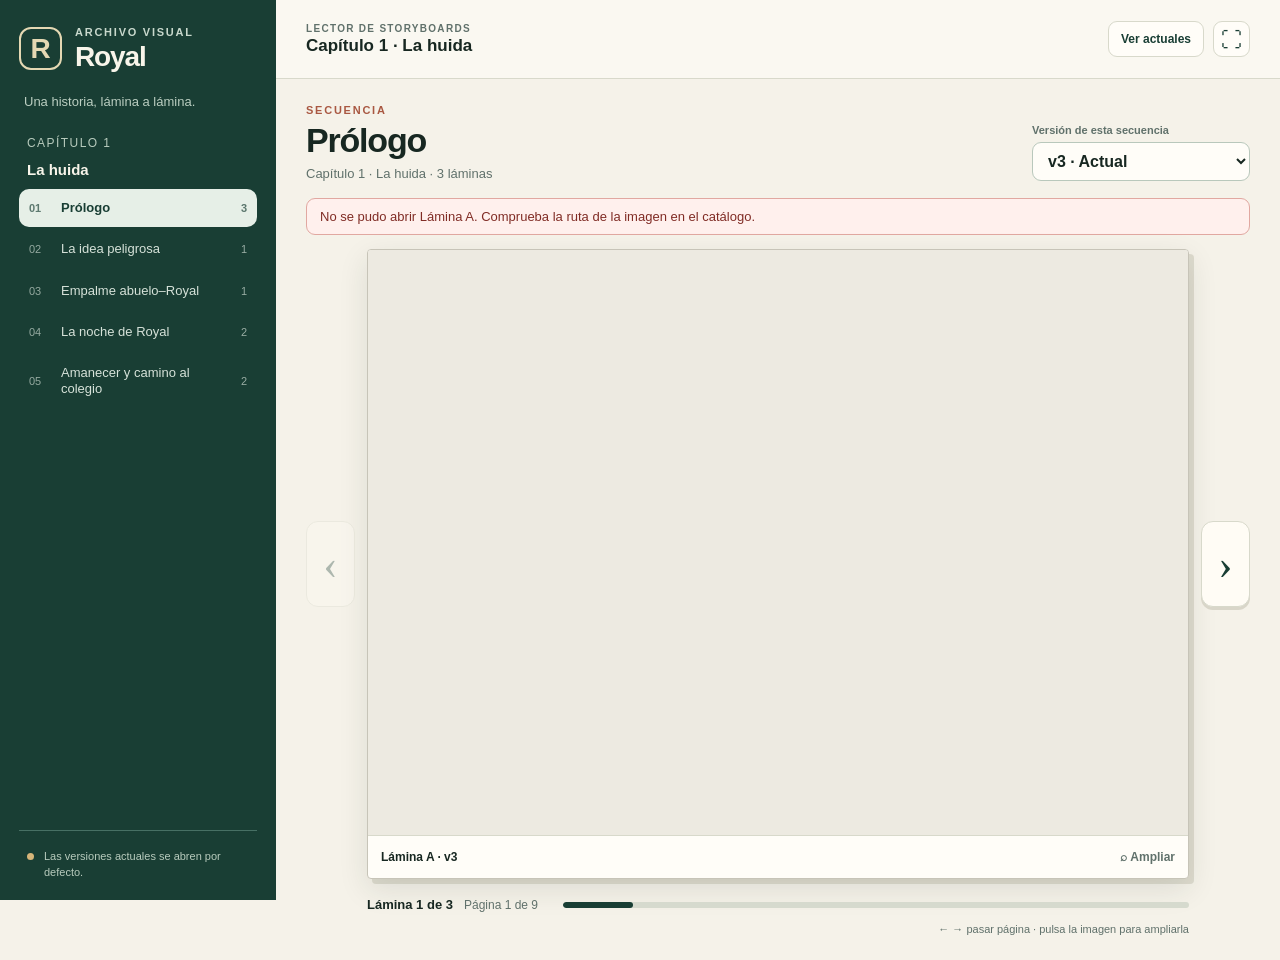
==== lector/index.html @ 225e21ac "Actualizar lector de Royal" ====
<!doctype html>
<html lang="es">
  <head>
    <meta charset="utf-8">
    <meta name="viewport" content="width=device-width, initial-scale=1">
    <meta name="theme-color" content="#193e34">
    <title>Royal · Lector de storyboards</title>
    <link rel="stylesheet" href="./styles.css">
    <script src="./app.js" defer></script>
  </head>
  <body>
    <div class="app-shell">
      <aside class="sidebar" id="sidebar" aria-label="Índice de storyboards">
        <div class="sidebar-top">
          <div class="brand-mark" aria-hidden="true">R</div>
          <div>
            <p class="eyebrow">Archivo visual</p>
            <h1>Royal</h1>
          </div>
          <button class="icon-button sidebar-close" id="closeSidebar" type="button" aria-label="Cerrar índice">×</button>
        </div>
        <p class="sidebar-intro">Una historia, lámina a lámina.</p>
        <nav id="contents" aria-label="Capítulos y secuencias"></nav>
        <div class="sidebar-bottom">
          <span class="sidebar-dot" aria-hidden="true"></span>
          <span>Las versiones actuales se abren por defecto.</span>
        </div>
      </aside>

      <button class="sidebar-scrim" id="sidebarScrim" type="button" aria-label="Cerrar índice" hidden></button>

      <main class="main-content">
        <header class="topbar">
          <button class="icon-button menu-button" id="openSidebar" type="button" aria-label="Abrir índice" aria-controls="sidebar" aria-expanded="false">☰</button>
          <div class="topbar-title">
            <span class="topbar-overline">Lector de storyboards</span>
            <strong id="topChapter">Cargando capítulo…</strong>
          </div>
          <div class="topbar-actions">
            <button class="text-button" id="resetVersions" type="button" title="Volver a la versión actual de cada secuencia" disabled>Ver actuales</button>
            <button class="icon-button" id="fullscreenButton" type="button" aria-label="Pantalla completa" title="Pantalla completa">⛶</button>
          </div>
        </header>

        <section class="reader" aria-label="Página del storyboard">
          <div class="reader-heading">
            <div class="reader-heading-text">
              <p class="eyebrow" id="sectionType">Secuencia</p>
              <h2 id="sectionTitle">Preparando el lector…</h2>
              <p class="section-subtitle" id="sectionSubtitle"></p>
            </div>
            <div class="version-control">
              <label for="versionSelect">Versión de esta secuencia</label>
              <select id="versionSelect" disabled></select>
            </div>
          </div>

          <div class="version-note" id="versionNote" role="status" hidden></div>
          <div class="error-note" id="errorNote" role="alert" hidden></div>

          <div class="book" id="book">
            <button class="page-arrow previous" id="previousPage" type="button" aria-label="Página anterior" title="Página anterior" disabled>‹</button>
            <figure class="sheet-frame">
              <button class="sheet-open" id="openZoom" type="button" aria-label="Ampliar lámina" title="Ampliar lámina">
                <img id="sheetImage" alt="" decoding="async">
                <span class="image-loading" id="imageLoading">Cargando lámina…</span>
              </button>
              <figcaption class="sheet-caption">
                <span id="sheetLabel">Lámina</span>
                <span class="caption-zoom" aria-hidden="true">⌕ Ampliar</span>
              </figcaption>
            </figure>
            <button class="page-arrow next" id="nextPage" type="button" aria-label="Página siguiente" title="Página siguiente" disabled>›</button>
          </div>

          <div class="reading-footer">
            <div class="page-position">
              <strong id="sectionPosition">Lámina 1 de 1</strong>
              <span id="overallPosition">Página 1 de 1</span>
            </div>
            <div class="progress-track" aria-label="Progreso de lectura"><div class="progress-fill" id="progressFill"></div></div>
            <p class="keyboard-hint">← → pasar página · pulsa la imagen para ampliarla</p>
          </div>
        </section>
      </main>
    </div>

    <dialog class="zoom-dialog" id="zoomDialog" aria-label="Lámina ampliada">
      <div class="zoom-topbar">
        <strong id="zoomTitle">Lámina</strong>
        <div class="zoom-actions">
          <button type="button" id="zoomOut" aria-label="Reducir imagen">−</button>
          <span id="zoomLevel">100 %</span>
          <button type="button" id="zoomIn" aria-label="Ampliar imagen">+</button>
          <button class="zoom-close" type="button" id="closeZoom" aria-label="Cerrar imagen ampliada">×</button>
        </div>
      </div>
      <div class="zoom-scroll" id="zoomScroll"><img id="zoomImage" alt=""></div>
    </dialog>
  </body>
</html>
---- lector/styles.css ----
:root {
  color-scheme: light;
  --ink: #172721;
  --muted: #60716b;
  --green: #193e34;
  --green-soft: #e5eee8;
  --paper: #f5f2e9;
  --page: #fffdf8;
  --border: #d8d9cb;
  --accent: #a95842;
  font-family: "Trebuchet MS", "Segoe UI", Arial, sans-serif;
}

* { box-sizing: border-box; }

html, body { margin: 0; min-height: 100%; }

body { background: var(--paper); color: var(--ink); }

button, select { font: inherit; }

button { cursor: pointer; }

button:focus-visible, select:focus-visible {
  outline: 3px solid #d38a58;
  outline-offset: 3px;
}

.app-shell { display: grid; grid-template-columns: 276px minmax(0, 1fr); min-height: 100dvh; }

.sidebar {
  display: flex;
  flex-direction: column;
  height: 100dvh;
  position: sticky;
  top: 0;
  overflow-y: auto;
  background: var(--green);
  color: #f8f5ea;
  padding: 26px 19px 20px;
  z-index: 20;
}

.sidebar-top { display: flex; align-items: center; gap: 13px; }
.brand-mark {
  display: grid;
  place-items: center;
  flex: 0 0 43px;
  height: 43px;
  border: 2px solid #e4d8b3;
  border-radius: 12px;
  color: #e4d8b3;
  font-size: 28px;
  font-weight: 900;
  line-height: 1;
}

.eyebrow { margin: 0 0 5px; text-transform: uppercase; letter-spacing: .16em; font-size: 11px; font-weight: 800; }
.sidebar .eyebrow { color: #c8d8cc; }
.sidebar h1 { margin: 0; font-size: 28px; line-height: 1; letter-spacing: -.04em; }
.sidebar-intro { margin: 23px 5px 27px; color: #bbcec1; font-size: 13px; }
.sidebar-close { display: none !important; margin-left: auto; }
.sidebar nav { flex: 1; }
.chapter-group + .chapter-group { margin-top: 27px; }
.chapter-heading { margin: 0 8px 11px; font-size: 12px; color: #b8cbbd; text-transform: uppercase; letter-spacing: .12em; }
.chapter-name { margin: 0 8px 11px; font-size: 15px; font-weight: 700; }
.toc-section {
  width: 100%;
  display: flex;
  align-items: center;
  gap: 10px;
  text-align: left;
  border: 0;
  border-radius: 10px;
  padding: 11px 10px;
  background: transparent;
  color: #d6e2d9;
  margin: 3px 0;
}
.toc-section:hover { background: #2c5548; }
.toc-section[aria-current="true"] { background: #e6efe7; color: var(--green); font-weight: 800; }
.toc-number { min-width: 22px; font-size: 11px; color: inherit; opacity: .66; }
.toc-text { flex: 1; min-width: 0; font-size: 13px; line-height: 1.25; }
.toc-count { font-size: 11px; opacity: .68; }
.sidebar-bottom { display: flex; gap: 10px; align-items: flex-start; color: #b8cbbd; font-size: 11px; line-height: 1.4; border-top: 1px solid #477064; padding: 18px 8px 0; }
.sidebar-dot { width: 7px; height: 7px; flex: 0 0 7px; border-radius: 50%; background: #d6b579; margin-top: 4px; }

.main-content { min-width: 0; }
.topbar {
  min-height: 79px;
  display: flex;
  align-items: center;
  gap: 17px;
  padding: 15px 30px;
  border-bottom: 1px solid var(--border);
  background: #faf8f1;
}
.topbar-title { min-width: 0; flex: 1; display: flex; flex-direction: column; gap: 2px; }
.topbar-overline { color: var(--muted); text-transform: uppercase; letter-spacing: .13em; font-size: 10px; font-weight: 800; }
.topbar-title strong { font-size: 17px; white-space: nowrap; overflow: hidden; text-overflow: ellipsis; }
.topbar-actions { display: flex; align-items: center; gap: 9px; }
.text-button, .icon-button {
  color: var(--green);
  border: 1px solid var(--border);
  background: var(--page);
  border-radius: 9px;
  min-height: 36px;
}
.text-button { padding: 7px 12px; font-weight: 700; font-size: 12px; }
.icon-button { width: 37px; font-size: 21px; display: grid; place-items: center; line-height: 1; }
.text-button:hover, .icon-button:hover { background: var(--green-soft); }
.menu-button { display: none; }

.reader { max-width: 1540px; margin: 0 auto; padding: 25px 30px 25px; }
.reader-heading { display: flex; justify-content: space-between; align-items: end; gap: 24px; margin-bottom: 17px; }
.reader-heading .eyebrow { color: var(--accent); }
.reader-heading h2 { margin: 0; font-size: clamp(22px, 3vw, 34px); line-height: 1.12; letter-spacing: -.035em; }
.section-subtitle { color: var(--muted); margin: 7px 0 0; font-size: 13px; }
.version-control { display: flex; flex-direction: column; gap: 6px; flex: 0 0 218px; }
.version-control label { font-size: 11px; font-weight: 800; color: var(--muted); }
.version-control select { width: 100%; padding: 9px 36px 9px 11px; border-radius: 9px; border: 1px solid #b9c8bc; background: var(--page); color: var(--ink); font-weight: 700; }
.version-note, .error-note { border-radius: 9px; padding: 10px 13px; margin: 0 0 14px; font-size: 13px; }
.version-note { color: #67441a; background: #fff2d5; border: 1px solid #eccd84; }
.error-note { color: #802c25; background: #fff0ed; border: 1px solid #e1a8a1; }
[hidden] { display: none !important; }

.book { display: grid; grid-template-columns: 49px minmax(0, 1fr) 49px; gap: 12px; align-items: center; }
.page-arrow {
  height: 86px;
  border: 1px solid var(--border);
  background: #fffcf5;
  color: var(--green);
  border-radius: 12px;
  font-family: Georgia, serif;
  font-size: 43px;
  line-height: 1;
  box-shadow: 0 3px 0 #d9d6c9;
}
.page-arrow:hover:not(:disabled) { background: var(--green); color: #fff; }
.page-arrow:disabled { cursor: default; opacity: .32; box-shadow: none; }
.sheet-frame {
  margin: 0;
  min-width: 0;
  overflow: hidden;
  border: 1px solid #c7c4b8;
  border-radius: 4px;
  background: var(--page);
  box-shadow: 0 10px 30px #1c32211c, 5px 5px 0 #dedbce;
}
.sheet-open {
  --sheet-padding: 12px;
  width: 100%;
  height: clamp(330px, 65dvh, 760px);
  display: grid;
  place-items: center;
  position: relative;
  padding: var(--sheet-padding);
  border: 0;
  background: #edeae1;
}
.sheet-open img {
  display: block;
  position: absolute;
  inset: var(--sheet-padding);
  width: calc(100% - 2 * var(--sheet-padding));
  height: calc(100% - 2 * var(--sheet-padding));
  object-fit: contain;
}
.sheet-open img:not([src]) { display: none; }
.image-loading { position: absolute; color: var(--muted); font-size: 13px; }
.sheet-caption { min-height: 43px; display: flex; align-items: center; justify-content: space-between; padding: 8px 13px; border-top: 1px solid var(--border); font-size: 12px; font-weight: 800; }
.caption-zoom { color: var(--muted); font-weight: 600; }
.page-turn .sheet-frame { animation: page-enter .28s ease-out; }
@keyframes page-enter { from { opacity: .42; transform: translateY(5px); } to { opacity: 1; transform: translateY(0); } }

.reading-footer { margin: 18px 61px 0; display: grid; grid-template-columns: auto minmax(120px, 1fr); gap: 11px 25px; align-items: center; }
.page-position { display: flex; align-items: baseline; gap: 11px; white-space: nowrap; }
.page-position strong { font-size: 13px; }
.page-position span { color: var(--muted); font-size: 12px; }
.progress-track { height: 6px; border-radius: 9px; background: #d6dace; overflow: hidden; }
.progress-fill { height: 100%; width: 0; border-radius: inherit; background: var(--green); transition: width .25s ease; }
.keyboard-hint { grid-column: 1 / -1; margin: 0; text-align: right; font-size: 11px; color: var(--muted); }

.zoom-dialog {
  width: min(96vw, 1850px);
  height: min(96dvh, 1250px);
  max-width: none;
  max-height: none;
  border: 1px solid #52665a;
  border-radius: 12px;
  padding: 0;
  background: #222b27;
  color: #fff;
  box-shadow: 0 20px 80px #0008;
}
.zoom-dialog::backdrop { background: #0d1915d9; }
.zoom-topbar { height: 58px; padding: 8px 14px 8px 18px; display: flex; align-items: center; justify-content: space-between; gap: 12px; border-bottom: 1px solid #536159; }
.zoom-topbar strong { font-size: 13px; overflow: hidden; text-overflow: ellipsis; white-space: nowrap; }
.zoom-actions { display: flex; gap: 7px; align-items: center; }
.zoom-actions button { width: 34px; height: 34px; border: 1px solid #63756b; background: #34473d; color: #fff; border-radius: 7px; font-size: 21px; line-height: 1; }
.zoom-actions button:hover { background: #536f5e; }
.zoom-actions span { width: 48px; text-align: center; font-size: 11px; }
.zoom-actions .zoom-close { margin-left: 8px; }
.zoom-scroll { height: calc(100% - 58px); overflow: auto; text-align: center; padding: 18px; }
.zoom-scroll img { display: block; max-width: none; height: auto; margin: 0 auto; background: #fff; }

@media (max-width: 900px) {
  .app-shell { display: block; }
  .sidebar { position: fixed; left: 0; width: min(320px, 86vw); transform: translateX(-102%); transition: transform .22s ease; box-shadow: 8px 0 30px #0003; }
  .sidebar.is-open { transform: translateX(0); }
  .sidebar-close, .menu-button { display: grid !important; }
  .sidebar-scrim:not([hidden]) { display: block; position: fixed; inset: 0; z-index: 19; width: 100%; border: 0; background: #0d2118a8; }
}

@media (max-width: 640px) {
  .topbar { min-height: 65px; padding: 11px 15px; gap: 10px; }
  .topbar-title strong { font-size: 14px; }
  .text-button { padding: 7px 9px; font-size: 11px; }
  .reader { padding: 18px 10px 24px; }
  .reader-heading { align-items: stretch; flex-direction: column; gap: 13px; margin: 0 7px 17px; }
  .version-control { flex-basis: auto; }
  .book { grid-template-columns: 35px minmax(0, 1fr) 35px; gap: 4px; }
  .page-arrow { height: 70px; font-size: 31px; border-radius: 7px; }
  .sheet-open { --sheet-padding: 4px; height: min(56dvh, 520px); }
  .sheet-caption { min-height: 37px; font-size: 10px; padding: 5px 7px; }
  .caption-zoom { display: none; }
  .reading-footer { margin: 16px 42px 0; grid-template-columns: 1fr; gap: 10px; }
  .progress-track { grid-row: 2; }
  .keyboard-hint { display: none; }
}

@media (prefers-reduced-motion: reduce) {
  *, *::before, *::after { animation-duration: .01ms !important; transition-duration: .01ms !important; }
}
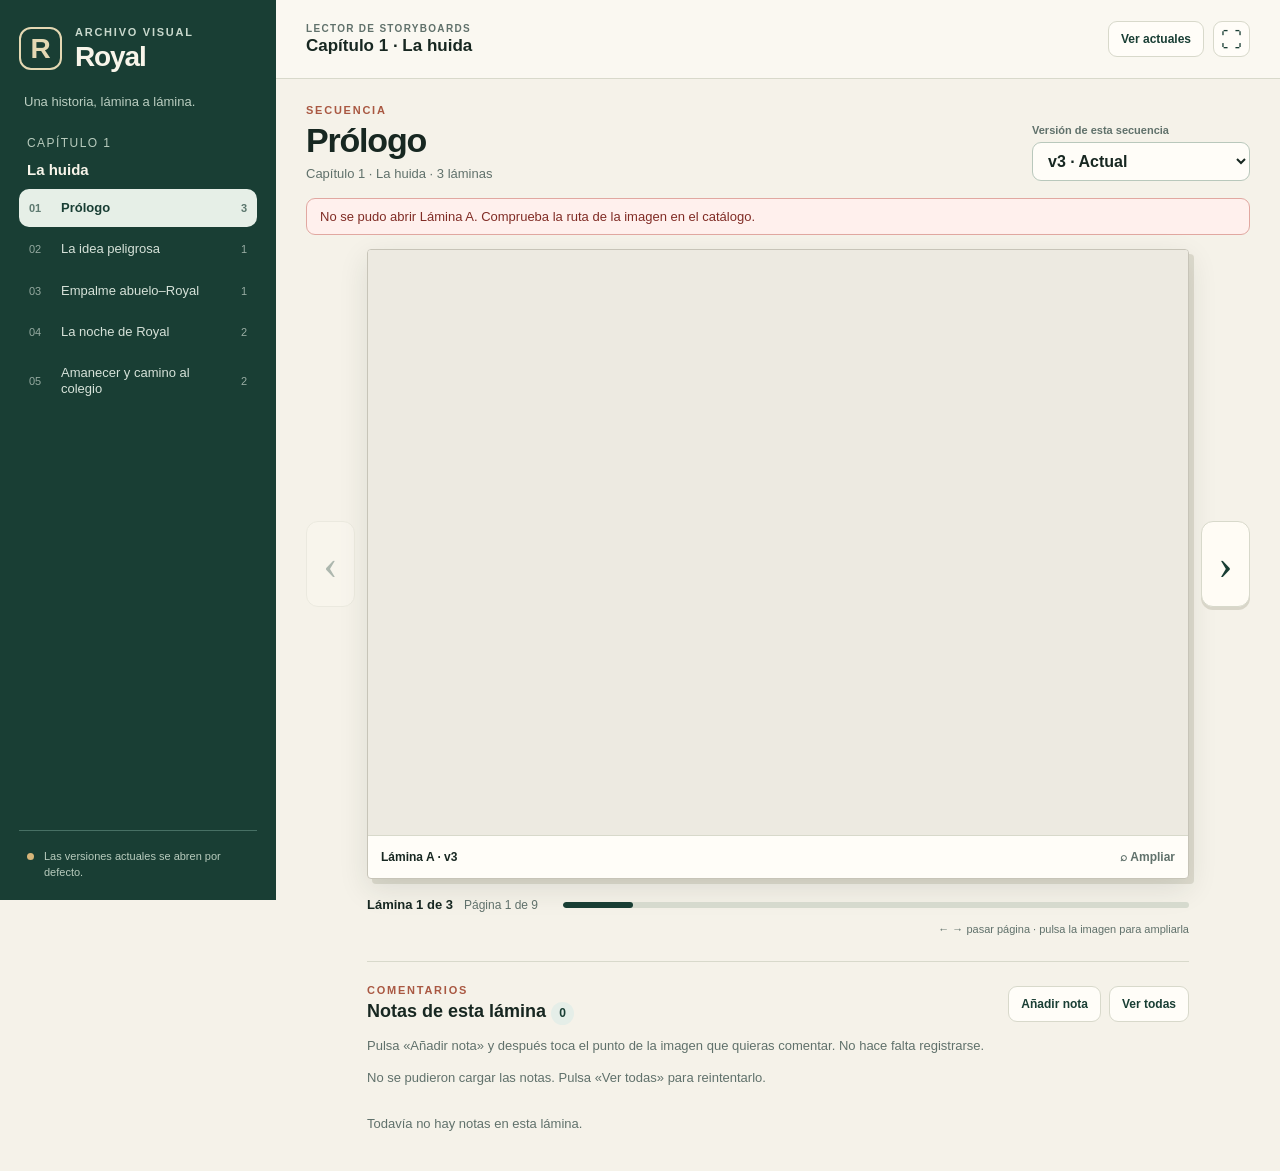
==== commit d4bd88fa: "Actualizar lector de Royal" ====
--- a/lector/index.html
+++ b/lector/index.html
@@ -63,6 +63,7 @@
             <figure class="sheet-frame">
               <button class="sheet-open" id="openZoom" type="button" aria-label="Ampliar lámina" title="Ampliar lámina">
                 <img id="sheetImage" alt="" decoding="async">
+                <span class="pin-layer" id="sheetPins" aria-hidden="true"></span>
                 <span class="image-loading" id="imageLoading">Cargando lámina…</span>
               </button>
               <figcaption class="sheet-caption">
@@ -81,6 +82,18 @@
             <div class="progress-track" aria-label="Progreso de lectura"><div class="progress-fill" id="progressFill"></div></div>
             <p class="keyboard-hint">← → pasar página · pulsa la imagen para ampliarla</p>
           </div>
+          <section class="notes-section" aria-label="Notas del storyboard">
+            <div class="notes-heading">
+              <div><p class="eyebrow">Comentarios</p><h3>Notas de esta lámina <span id="noteCount">0</span></h3></div>
+              <div class="notes-actions">
+                <button class="text-button" id="addNote" type="button">Añadir nota</button>
+                <button class="text-button" id="viewAllNotes" type="button">Ver todas</button>
+              </div>
+            </div>
+            <p class="notes-help" id="notesHelp">Pulsa «Añadir nota» y después toca el punto de la imagen que quieras comentar. No hace falta registrarse.</p>
+            <p class="notes-status" id="notesStatus" role="status"></p>
+            <div class="note-list" id="noteList"></div>
+          </section>
         </section>
       </main>
     </div>
@@ -95,7 +108,24 @@
           <button class="zoom-close" type="button" id="closeZoom" aria-label="Cerrar imagen ampliada">×</button>
         </div>
       </div>
-      <div class="zoom-scroll" id="zoomScroll"><img id="zoomImage" alt=""></div>
+      <div class="zoom-scroll" id="zoomScroll"><div class="zoom-canvas" id="zoomCanvas"><img id="zoomImage" alt=""><span class="zoom-pin-layer" id="zoomPins" aria-hidden="true"></span></div></div>
+    </dialog>
+    <dialog class="note-dialog" id="noteDialog" aria-labelledby="noteDialogTitle">
+      <form id="noteForm" method="dialog">
+        <div class="note-dialog-heading"><h2 id="noteDialogTitle">Nueva nota</h2><button class="icon-button" id="cancelNote" type="button" aria-label="Cerrar">×</button></div>
+        <p>La nota quedará visible para quienes abran este storyboard.</p>
+        <label for="noteAuthor">Nombre (opcional)</label>
+        <input id="noteAuthor" maxlength="40" autocomplete="name" placeholder="Anónimo">
+        <label for="noteBody">Tu comentario</label>
+        <textarea id="noteBody" maxlength="1000" rows="5" required placeholder="¿Qué cambiarías en este punto?"></textarea>
+        <input id="noteWebsite" name="website" tabindex="-1" autocomplete="off" aria-hidden="true" class="honeypot">
+        <p class="notes-status" id="noteFormStatus" role="status"></p>
+        <div class="note-dialog-actions"><button class="text-button" id="cancelNoteBottom" type="button">Cancelar</button><button class="primary-button" id="saveNote" type="submit">Guardar nota</button></div>
+      </form>
+    </dialog>
+    <dialog class="all-notes-dialog" id="allNotesDialog" aria-labelledby="allNotesTitle">
+      <div class="all-notes-header"><div><p class="eyebrow">Royal</p><h2 id="allNotesTitle">Todas las notas</h2></div><button class="icon-button" id="closeAllNotes" type="button" aria-label="Cerrar">×</button></div>
+      <div class="all-notes-list" id="allNotesList"></div>
     </dialog>
   </body>
 </html>
--- a/lector/styles.css
+++ b/lector/styles.css
@@ -167,6 +167,11 @@
   object-fit: contain;
 }
 .sheet-open img:not([src]) { display: none; }
+.sheet-open.is-note-mode { cursor: crosshair; background: #e6eee4; }
+.pin-layer, .zoom-pin-layer { position: absolute; pointer-events: none; display: block; }
+.pin-layer { z-index: 2; }
+.zoom-pin-layer { inset: 0; }
+.note-pin { position: absolute; display: grid; place-items: center; width: 25px; height: 25px; border-radius: 50%; transform: translate(-50%, -50%); background: #b94d36; border: 2px solid white; color: white; font-size: 11px; font-weight: 900; box-shadow: 0 2px 7px #0008; }
 .image-loading { position: absolute; color: var(--muted); font-size: 13px; }
 .sheet-caption { min-height: 43px; display: flex; align-items: center; justify-content: space-between; padding: 8px 13px; border-top: 1px solid var(--border); font-size: 12px; font-weight: 800; }
 .caption-zoom { color: var(--muted); font-weight: 600; }
@@ -202,7 +207,42 @@
 .zoom-actions span { width: 48px; text-align: center; font-size: 11px; }
 .zoom-actions .zoom-close { margin-left: 8px; }
 .zoom-scroll { height: calc(100% - 58px); overflow: auto; text-align: center; padding: 18px; }
-.zoom-scroll img { display: block; max-width: none; height: auto; margin: 0 auto; background: #fff; }
+.zoom-canvas { position: relative; margin: 0 auto; }
+.zoom-scroll img { display: block; max-width: none; height: auto; background: #fff; }
+
+.notes-section { margin: 26px 61px 0; border-top: 1px solid var(--border); padding-top: 22px; }
+.notes-heading { display: flex; align-items: center; justify-content: space-between; gap: 16px; }
+.notes-heading .eyebrow { color: var(--accent); }
+.notes-heading h3 { margin: 0; font-size: 18px; }
+.notes-heading h3 span { display: inline-grid; place-items: center; min-width: 23px; height: 23px; padding: 0 5px; border-radius: 20px; background: var(--green-soft); color: var(--green); font-size: 12px; }
+.notes-actions { display: flex; gap: 8px; }
+.notes-actions .is-active { background: var(--green); color: white; }
+.notes-help, .notes-status, .notes-empty { color: var(--muted); font-size: 13px; line-height: 1.5; }
+.notes-help { margin: 11px 0; }
+.notes-status:empty { display: none; }
+.note-list { display: grid; gap: 9px; }
+.note-card { display: flex; align-items: flex-start; gap: 10px; background: var(--page); border: 1px solid var(--border); border-radius: 10px; padding: 12px; }
+.note-card-marker { flex: 0 0 23px; height: 23px; display: grid; place-items: center; border-radius: 50%; background: #b94d36; color: white; font-size: 11px; font-weight: 900; }
+.note-card strong { font-size: 12px; }
+.note-card p { margin: 4px 0 0; white-space: pre-wrap; overflow-wrap: anywhere; font-size: 13px; line-height: 1.5; }
+.note-dialog, .all-notes-dialog { width: min(94vw, 530px); max-height: 85dvh; border: 1px solid var(--border); border-radius: 14px; padding: 22px; background: var(--page); color: var(--ink); box-shadow: 0 20px 65px #0005; }
+.note-dialog::backdrop, .all-notes-dialog::backdrop { background: #101d18b8; }
+.note-dialog-heading, .all-notes-header { display: flex; align-items: center; justify-content: space-between; gap: 12px; }
+.note-dialog h2, .all-notes-dialog h2 { margin: 0; font-size: 23px; }
+.note-dialog p { font-size: 13px; color: var(--muted); }
+.note-dialog label { display: block; margin: 16px 0 6px; font-size: 12px; font-weight: 800; }
+.note-dialog input:not(.honeypot), .note-dialog textarea { width: 100%; border: 1px solid #b9c8bc; border-radius: 8px; padding: 10px; font: inherit; background: white; color: var(--ink); }
+.honeypot { position: absolute; left: -9999px; opacity: 0; }
+.note-dialog-actions { display: flex; justify-content: flex-end; gap: 8px; margin-top: 15px; }
+.primary-button { border: 0; border-radius: 9px; padding: 9px 15px; background: var(--green); color: white; font: inherit; font-weight: 800; }
+.primary-button:disabled { opacity: .5; }
+.all-notes-dialog { width: min(94vw, 720px); }
+.all-notes-list { display: grid; gap: 8px; margin-top: 18px; max-height: 65dvh; overflow-y: auto; }
+.all-note { width: 100%; display: grid; gap: 5px; text-align: left; border: 1px solid var(--border); border-radius: 9px; padding: 12px; background: white; color: var(--ink); }
+.all-note:hover { background: var(--green-soft); }
+.all-note strong { font-size: 12px; }
+.all-note span { font-size: 13px; white-space: pre-wrap; overflow-wrap: anywhere; }
+.all-note small { color: var(--muted); }
 
 @media (max-width: 900px) {
   .app-shell { display: block; }
@@ -225,6 +265,9 @@
   .sheet-caption { min-height: 37px; font-size: 10px; padding: 5px 7px; }
   .caption-zoom { display: none; }
   .reading-footer { margin: 16px 42px 0; grid-template-columns: 1fr; gap: 10px; }
+  .notes-section { margin: 24px 4px 0; }
+  .notes-heading { align-items: stretch; flex-direction: column; }
+  .notes-actions .text-button { flex: 1; }
   .progress-track { grid-row: 2; }
   .keyboard-hint { display: none; }
 }
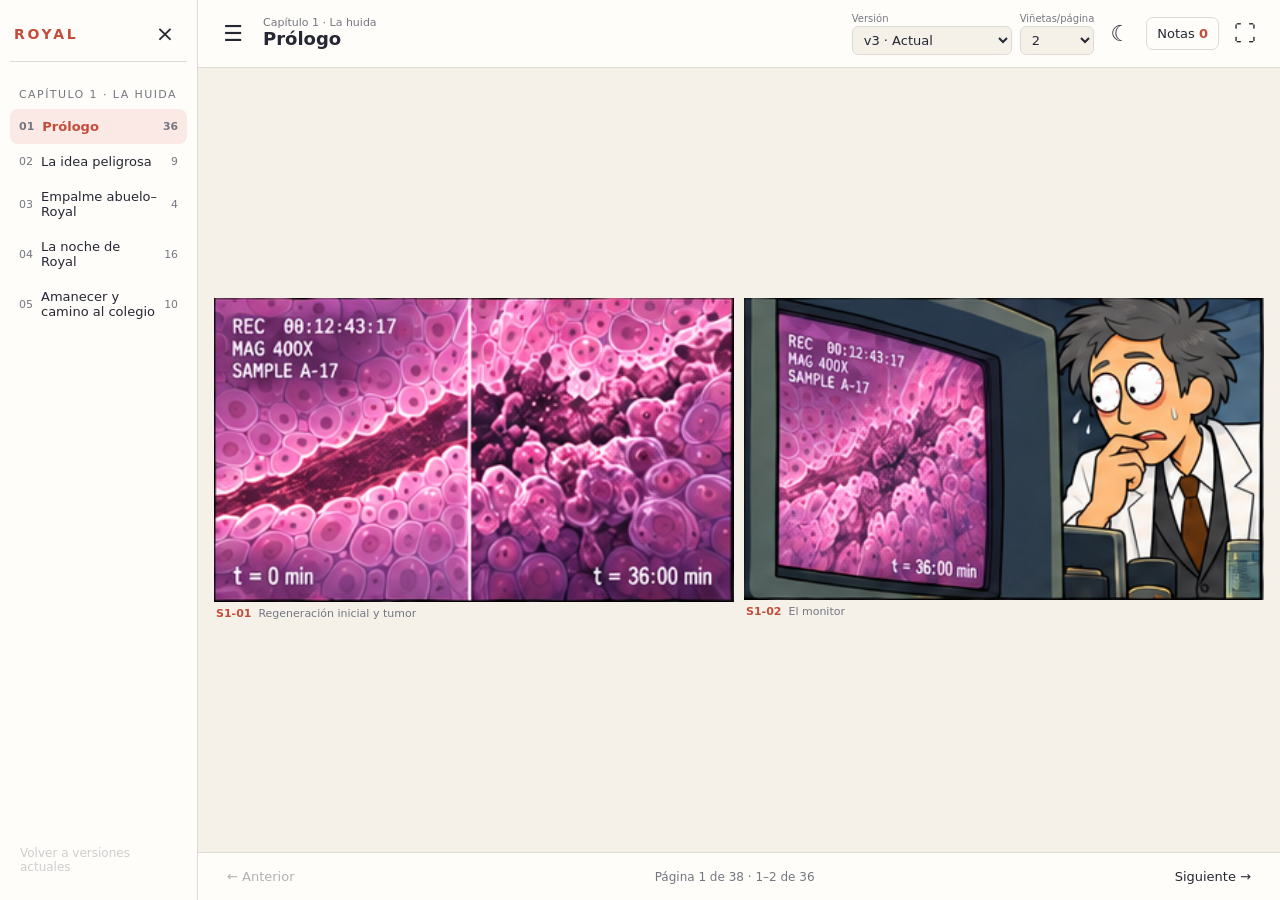
==== commit ae61dba8: "Publicar lector por viñetas con temas claro y oscuro" ====
--- a/lector/index.html
+++ b/lector/index.html
@@ -1,131 +1,63 @@
 <!doctype html>
 <html lang="es">
-  <head>
-    <meta charset="utf-8">
-    <meta name="viewport" content="width=device-width, initial-scale=1">
-    <meta name="theme-color" content="#193e34">
-    <title>Royal · Lector de storyboards</title>
-    <link rel="stylesheet" href="./styles.css">
-    <script src="./app.js" defer></script>
-  </head>
-  <body>
-    <div class="app-shell">
-      <aside class="sidebar" id="sidebar" aria-label="Índice de storyboards">
-        <div class="sidebar-top">
-          <div class="brand-mark" aria-hidden="true">R</div>
-          <div>
-            <p class="eyebrow">Archivo visual</p>
-            <h1>Royal</h1>
-          </div>
-          <button class="icon-button sidebar-close" id="closeSidebar" type="button" aria-label="Cerrar índice">×</button>
+<head>
+  <meta charset="utf-8">
+  <meta name="viewport" content="width=device-width, initial-scale=1">
+  <meta name="theme-color" content="#f5f1e9">
+  <title>Royal · Storyboards</title>
+  <link rel="stylesheet" href="./styles.css">
+  <script src="./app.js" defer></script>
+</head>
+<body>
+  <div class="app">
+    <aside id="sidebar" class="sidebar" aria-label="Índice de storyboards">
+      <div class="sidebar-head"><strong>ROYAL</strong><button id="closeSidebar" class="icon" type="button" aria-label="Ocultar índice">×</button></div>
+      <nav id="contents" aria-label="Capítulos y secuencias"></nav>
+      <button id="resetVersions" class="sidebar-reset" type="button">Volver a versiones actuales</button>
+    </aside>
+    <button id="scrim" class="scrim" type="button" aria-label="Cerrar índice" hidden></button>
+    <main class="main">
+      <header class="toolbar">
+        <button id="toggleSidebar" class="icon" type="button" aria-label="Mostrar u ocultar índice" aria-controls="sidebar" aria-expanded="true">☰</button>
+        <div class="heading"><span id="chapterTitle">Royal</span><strong id="sectionTitle">Cargando…</strong></div>
+        <div class="controls">
+          <label class="control"><span>Versión</span><select id="versionSelect" aria-label="Versión de esta secuencia"></select></label>
+          <label class="control"><span>Viñetas/página</span><select id="panelCount" aria-label="Viñetas por página"><option value="1">1</option><option value="2">2</option><option value="4">4</option><option value="6">6</option></select></label>
+          <button id="themeToggle" class="icon" type="button" aria-label="Cambiar a tema oscuro" title="Cambiar tema">☾</button>
+          <button id="openNotes" class="notes-button" type="button">Notas <span id="noteCount">0</span></button>
+          <button id="fullscreen" class="icon fullscreen" type="button" aria-label="Pantalla completa">⛶</button>
         </div>
-        <p class="sidebar-intro">Una historia, lámina a lámina.</p>
-        <nav id="contents" aria-label="Capítulos y secuencias"></nav>
-        <div class="sidebar-bottom">
-          <span class="sidebar-dot" aria-hidden="true"></span>
-          <span>Las versiones actuales se abren por defecto.</span>
-        </div>
-      </aside>
-
-      <button class="sidebar-scrim" id="sidebarScrim" type="button" aria-label="Cerrar índice" hidden></button>
-
-      <main class="main-content">
-        <header class="topbar">
-          <button class="icon-button menu-button" id="openSidebar" type="button" aria-label="Abrir índice" aria-controls="sidebar" aria-expanded="false">☰</button>
-          <div class="topbar-title">
-            <span class="topbar-overline">Lector de storyboards</span>
-            <strong id="topChapter">Cargando capítulo…</strong>
-          </div>
-          <div class="topbar-actions">
-            <button class="text-button" id="resetVersions" type="button" title="Volver a la versión actual de cada secuencia" disabled>Ver actuales</button>
-            <button class="icon-button" id="fullscreenButton" type="button" aria-label="Pantalla completa" title="Pantalla completa">⛶</button>
-          </div>
-        </header>
-
-        <section class="reader" aria-label="Página del storyboard">
-          <div class="reader-heading">
-            <div class="reader-heading-text">
-              <p class="eyebrow" id="sectionType">Secuencia</p>
-              <h2 id="sectionTitle">Preparando el lector…</h2>
-              <p class="section-subtitle" id="sectionSubtitle"></p>
-            </div>
-            <div class="version-control">
-              <label for="versionSelect">Versión de esta secuencia</label>
-              <select id="versionSelect" disabled></select>
-            </div>
-          </div>
-
-          <div class="version-note" id="versionNote" role="status" hidden></div>
-          <div class="error-note" id="errorNote" role="alert" hidden></div>
-
-          <div class="book" id="book">
-            <button class="page-arrow previous" id="previousPage" type="button" aria-label="Página anterior" title="Página anterior" disabled>‹</button>
-            <figure class="sheet-frame">
-              <button class="sheet-open" id="openZoom" type="button" aria-label="Ampliar lámina" title="Ampliar lámina">
-                <img id="sheetImage" alt="" decoding="async">
-                <span class="pin-layer" id="sheetPins" aria-hidden="true"></span>
-                <span class="image-loading" id="imageLoading">Cargando lámina…</span>
-              </button>
-              <figcaption class="sheet-caption">
-                <span id="sheetLabel">Lámina</span>
-                <span class="caption-zoom" aria-hidden="true">⌕ Ampliar</span>
-              </figcaption>
-            </figure>
-            <button class="page-arrow next" id="nextPage" type="button" aria-label="Página siguiente" title="Página siguiente" disabled>›</button>
-          </div>
-
-          <div class="reading-footer">
-            <div class="page-position">
-              <strong id="sectionPosition">Lámina 1 de 1</strong>
-              <span id="overallPosition">Página 1 de 1</span>
-            </div>
-            <div class="progress-track" aria-label="Progreso de lectura"><div class="progress-fill" id="progressFill"></div></div>
-            <p class="keyboard-hint">← → pasar página · pulsa la imagen para ampliarla</p>
-          </div>
-          <section class="notes-section" aria-label="Notas del storyboard">
-            <div class="notes-heading">
-              <div><p class="eyebrow">Comentarios</p><h3>Notas de esta lámina <span id="noteCount">0</span></h3></div>
-              <div class="notes-actions">
-                <button class="text-button" id="addNote" type="button">Añadir nota</button>
-                <button class="text-button" id="viewAllNotes" type="button">Ver todas</button>
-              </div>
-            </div>
-            <p class="notes-help" id="notesHelp">Pulsa «Añadir nota» y después toca el punto de la imagen que quieras comentar. No hace falta registrarse.</p>
-            <p class="notes-status" id="notesStatus" role="status"></p>
-            <div class="note-list" id="noteList"></div>
-          </section>
-        </section>
-      </main>
-    </div>
-
-    <dialog class="zoom-dialog" id="zoomDialog" aria-label="Lámina ampliada">
-      <div class="zoom-topbar">
-        <strong id="zoomTitle">Lámina</strong>
-        <div class="zoom-actions">
-          <button type="button" id="zoomOut" aria-label="Reducir imagen">−</button>
-          <span id="zoomLevel">100 %</span>
-          <button type="button" id="zoomIn" aria-label="Ampliar imagen">+</button>
-          <button class="zoom-close" type="button" id="closeZoom" aria-label="Cerrar imagen ampliada">×</button>
-        </div>
-      </div>
-      <div class="zoom-scroll" id="zoomScroll"><div class="zoom-canvas" id="zoomCanvas"><img id="zoomImage" alt=""><span class="zoom-pin-layer" id="zoomPins" aria-hidden="true"></span></div></div>
-    </dialog>
-    <dialog class="note-dialog" id="noteDialog" aria-labelledby="noteDialogTitle">
-      <form id="noteForm" method="dialog">
-        <div class="note-dialog-heading"><h2 id="noteDialogTitle">Nueva nota</h2><button class="icon-button" id="cancelNote" type="button" aria-label="Cerrar">×</button></div>
-        <p>La nota quedará visible para quienes abran este storyboard.</p>
-        <label for="noteAuthor">Nombre (opcional)</label>
-        <input id="noteAuthor" maxlength="40" autocomplete="name" placeholder="Anónimo">
-        <label for="noteBody">Tu comentario</label>
-        <textarea id="noteBody" maxlength="1000" rows="5" required placeholder="¿Qué cambiarías en este punto?"></textarea>
-        <input id="noteWebsite" name="website" tabindex="-1" autocomplete="off" aria-hidden="true" class="honeypot">
-        <p class="notes-status" id="noteFormStatus" role="status"></p>
-        <div class="note-dialog-actions"><button class="text-button" id="cancelNoteBottom" type="button">Cancelar</button><button class="primary-button" id="saveNote" type="submit">Guardar nota</button></div>
-      </form>
-    </dialog>
-    <dialog class="all-notes-dialog" id="allNotesDialog" aria-labelledby="allNotesTitle">
-      <div class="all-notes-header"><div><p class="eyebrow">Royal</p><h2 id="allNotesTitle">Todas las notas</h2></div><button class="icon-button" id="closeAllNotes" type="button" aria-label="Cerrar">×</button></div>
-      <div class="all-notes-list" id="allNotesList"></div>
-    </dialog>
-  </body>
+      </header>
+      <div id="versionNote" class="message" hidden></div>
+      <div id="errorNote" class="error" role="alert" hidden></div>
+      <section id="readingArea" class="reading-area" aria-label="Página del storyboard"><div id="panelGrid" class="panel-grid" aria-live="polite"></div></section>
+      <footer class="pagebar">
+        <button id="previousPage" class="page-button" type="button" aria-label="Página anterior">← <span>Anterior</span></button>
+        <span id="pagePosition">Página 1</span>
+        <button id="nextPage" class="page-button" type="button" aria-label="Página siguiente"><span>Siguiente</span> →</button>
+      </footer>
+    </main>
+  </div>
+  <dialog id="zoomDialog" class="zoom-dialog" aria-labelledby="zoomTitle">
+    <div class="dialog-head"><strong id="zoomTitle"></strong><div><a id="sourceLink" target="_blank" rel="noopener">Lámina original ↗</a><button id="zoomOut" class="icon" type="button" aria-label="Reducir">−</button><span id="zoomLevel">100 %</span><button id="zoomIn" class="icon" type="button" aria-label="Ampliar">+</button><button id="closeZoom" class="icon" type="button" aria-label="Cerrar">×</button></div></div>
+    <div id="zoomScroll" class="zoom-scroll"><div id="zoomCanvas" class="zoom-canvas"><img id="zoomImage" alt=""><div id="zoomPins" class="pin-layer"></div></div></div>
+  </dialog>
+  <dialog id="notesDialog" class="notes-dialog" aria-labelledby="notesTitle">
+    <div class="dialog-head"><strong id="notesTitle">Notas</strong><button id="closeNotes" class="icon" type="button" aria-label="Cerrar">×</button></div>
+    <p class="notes-intro">Para comentar sin cuenta, pulsa «Añadir nota» y toca una viñeta.</p>
+    <div class="notes-toolbar"><button id="addNote" class="primary" type="button">Añadir nota</button><label><input id="allNotes" type="checkbox"> Todas las notas</label></div>
+    <p id="notesStatus" class="status" role="status"></p><div id="notesList" class="notes-list"></div>
+  </dialog>
+  <dialog id="noteDialog" class="note-dialog" aria-labelledby="noteTitle">
+    <form id="noteForm">
+      <div class="dialog-head"><strong id="noteTitle">Nueva nota</strong><button id="cancelNote" class="icon" type="button" aria-label="Cerrar">×</button></div>
+      <p>La nota será visible para todos los lectores.</p>
+      <label>Nombre (opcional)<input id="noteAuthor" maxlength="40" autocomplete="name" placeholder="Anónimo"></label>
+      <label>Comentario<textarea id="noteBody" maxlength="1000" rows="5" required></textarea></label>
+      <input id="noteWebsite" class="honeypot" tabindex="-1" autocomplete="off" aria-hidden="true">
+      <p id="noteFormStatus" class="status" role="status"></p>
+      <div class="form-actions"><button id="cancelNoteBottom" type="button">Cancelar</button><button id="saveNote" class="primary" type="submit">Guardar nota</button></div>
+    </form>
+  </dialog>
+</body>
 </html>
--- a/lector/styles.css
+++ b/lector/styles.css
@@ -1,277 +1,10 @@
-:root {
-  color-scheme: light;
-  --ink: #172721;
-  --muted: #60716b;
-  --green: #193e34;
-  --green-soft: #e5eee8;
-  --paper: #f5f2e9;
-  --page: #fffdf8;
-  --border: #d8d9cb;
-  --accent: #a95842;
-  font-family: "Trebuchet MS", "Segoe UI", Arial, sans-serif;
-}
-
-* { box-sizing: border-box; }
-
-html, body { margin: 0; min-height: 100%; }
-
-body { background: var(--paper); color: var(--ink); }
-
-button, select { font: inherit; }
-
-button { cursor: pointer; }
-
-button:focus-visible, select:focus-visible {
-  outline: 3px solid #d38a58;
-  outline-offset: 3px;
-}
-
-.app-shell { display: grid; grid-template-columns: 276px minmax(0, 1fr); min-height: 100dvh; }
-
-.sidebar {
-  display: flex;
-  flex-direction: column;
-  height: 100dvh;
-  position: sticky;
-  top: 0;
-  overflow-y: auto;
-  background: var(--green);
-  color: #f8f5ea;
-  padding: 26px 19px 20px;
-  z-index: 20;
-}
-
-.sidebar-top { display: flex; align-items: center; gap: 13px; }
-.brand-mark {
-  display: grid;
-  place-items: center;
-  flex: 0 0 43px;
-  height: 43px;
-  border: 2px solid #e4d8b3;
-  border-radius: 12px;
-  color: #e4d8b3;
-  font-size: 28px;
-  font-weight: 900;
-  line-height: 1;
-}
-
-.eyebrow { margin: 0 0 5px; text-transform: uppercase; letter-spacing: .16em; font-size: 11px; font-weight: 800; }
-.sidebar .eyebrow { color: #c8d8cc; }
-.sidebar h1 { margin: 0; font-size: 28px; line-height: 1; letter-spacing: -.04em; }
-.sidebar-intro { margin: 23px 5px 27px; color: #bbcec1; font-size: 13px; }
-.sidebar-close { display: none !important; margin-left: auto; }
-.sidebar nav { flex: 1; }
-.chapter-group + .chapter-group { margin-top: 27px; }
-.chapter-heading { margin: 0 8px 11px; font-size: 12px; color: #b8cbbd; text-transform: uppercase; letter-spacing: .12em; }
-.chapter-name { margin: 0 8px 11px; font-size: 15px; font-weight: 700; }
-.toc-section {
-  width: 100%;
-  display: flex;
-  align-items: center;
-  gap: 10px;
-  text-align: left;
-  border: 0;
-  border-radius: 10px;
-  padding: 11px 10px;
-  background: transparent;
-  color: #d6e2d9;
-  margin: 3px 0;
-}
-.toc-section:hover { background: #2c5548; }
-.toc-section[aria-current="true"] { background: #e6efe7; color: var(--green); font-weight: 800; }
-.toc-number { min-width: 22px; font-size: 11px; color: inherit; opacity: .66; }
-.toc-text { flex: 1; min-width: 0; font-size: 13px; line-height: 1.25; }
-.toc-count { font-size: 11px; opacity: .68; }
-.sidebar-bottom { display: flex; gap: 10px; align-items: flex-start; color: #b8cbbd; font-size: 11px; line-height: 1.4; border-top: 1px solid #477064; padding: 18px 8px 0; }
-.sidebar-dot { width: 7px; height: 7px; flex: 0 0 7px; border-radius: 50%; background: #d6b579; margin-top: 4px; }
-
-.main-content { min-width: 0; }
-.topbar {
-  min-height: 79px;
-  display: flex;
-  align-items: center;
-  gap: 17px;
-  padding: 15px 30px;
-  border-bottom: 1px solid var(--border);
-  background: #faf8f1;
-}
-.topbar-title { min-width: 0; flex: 1; display: flex; flex-direction: column; gap: 2px; }
-.topbar-overline { color: var(--muted); text-transform: uppercase; letter-spacing: .13em; font-size: 10px; font-weight: 800; }
-.topbar-title strong { font-size: 17px; white-space: nowrap; overflow: hidden; text-overflow: ellipsis; }
-.topbar-actions { display: flex; align-items: center; gap: 9px; }
-.text-button, .icon-button {
-  color: var(--green);
-  border: 1px solid var(--border);
-  background: var(--page);
-  border-radius: 9px;
-  min-height: 36px;
-}
-.text-button { padding: 7px 12px; font-weight: 700; font-size: 12px; }
-.icon-button { width: 37px; font-size: 21px; display: grid; place-items: center; line-height: 1; }
-.text-button:hover, .icon-button:hover { background: var(--green-soft); }
-.menu-button { display: none; }
-
-.reader { max-width: 1540px; margin: 0 auto; padding: 25px 30px 25px; }
-.reader-heading { display: flex; justify-content: space-between; align-items: end; gap: 24px; margin-bottom: 17px; }
-.reader-heading .eyebrow { color: var(--accent); }
-.reader-heading h2 { margin: 0; font-size: clamp(22px, 3vw, 34px); line-height: 1.12; letter-spacing: -.035em; }
-.section-subtitle { color: var(--muted); margin: 7px 0 0; font-size: 13px; }
-.version-control { display: flex; flex-direction: column; gap: 6px; flex: 0 0 218px; }
-.version-control label { font-size: 11px; font-weight: 800; color: var(--muted); }
-.version-control select { width: 100%; padding: 9px 36px 9px 11px; border-radius: 9px; border: 1px solid #b9c8bc; background: var(--page); color: var(--ink); font-weight: 700; }
-.version-note, .error-note { border-radius: 9px; padding: 10px 13px; margin: 0 0 14px; font-size: 13px; }
-.version-note { color: #67441a; background: #fff2d5; border: 1px solid #eccd84; }
-.error-note { color: #802c25; background: #fff0ed; border: 1px solid #e1a8a1; }
-[hidden] { display: none !important; }
-
-.book { display: grid; grid-template-columns: 49px minmax(0, 1fr) 49px; gap: 12px; align-items: center; }
-.page-arrow {
-  height: 86px;
-  border: 1px solid var(--border);
-  background: #fffcf5;
-  color: var(--green);
-  border-radius: 12px;
-  font-family: Georgia, serif;
-  font-size: 43px;
-  line-height: 1;
-  box-shadow: 0 3px 0 #d9d6c9;
-}
-.page-arrow:hover:not(:disabled) { background: var(--green); color: #fff; }
-.page-arrow:disabled { cursor: default; opacity: .32; box-shadow: none; }
-.sheet-frame {
-  margin: 0;
-  min-width: 0;
-  overflow: hidden;
-  border: 1px solid #c7c4b8;
-  border-radius: 4px;
-  background: var(--page);
-  box-shadow: 0 10px 30px #1c32211c, 5px 5px 0 #dedbce;
-}
-.sheet-open {
-  --sheet-padding: 12px;
-  width: 100%;
-  height: clamp(330px, 65dvh, 760px);
-  display: grid;
-  place-items: center;
-  position: relative;
-  padding: var(--sheet-padding);
-  border: 0;
-  background: #edeae1;
-}
-.sheet-open img {
-  display: block;
-  position: absolute;
-  inset: var(--sheet-padding);
-  width: calc(100% - 2 * var(--sheet-padding));
-  height: calc(100% - 2 * var(--sheet-padding));
-  object-fit: contain;
-}
-.sheet-open img:not([src]) { display: none; }
-.sheet-open.is-note-mode { cursor: crosshair; background: #e6eee4; }
-.pin-layer, .zoom-pin-layer { position: absolute; pointer-events: none; display: block; }
-.pin-layer { z-index: 2; }
-.zoom-pin-layer { inset: 0; }
-.note-pin { position: absolute; display: grid; place-items: center; width: 25px; height: 25px; border-radius: 50%; transform: translate(-50%, -50%); background: #b94d36; border: 2px solid white; color: white; font-size: 11px; font-weight: 900; box-shadow: 0 2px 7px #0008; }
-.image-loading { position: absolute; color: var(--muted); font-size: 13px; }
-.sheet-caption { min-height: 43px; display: flex; align-items: center; justify-content: space-between; padding: 8px 13px; border-top: 1px solid var(--border); font-size: 12px; font-weight: 800; }
-.caption-zoom { color: var(--muted); font-weight: 600; }
-.page-turn .sheet-frame { animation: page-enter .28s ease-out; }
-@keyframes page-enter { from { opacity: .42; transform: translateY(5px); } to { opacity: 1; transform: translateY(0); } }
-
-.reading-footer { margin: 18px 61px 0; display: grid; grid-template-columns: auto minmax(120px, 1fr); gap: 11px 25px; align-items: center; }
-.page-position { display: flex; align-items: baseline; gap: 11px; white-space: nowrap; }
-.page-position strong { font-size: 13px; }
-.page-position span { color: var(--muted); font-size: 12px; }
-.progress-track { height: 6px; border-radius: 9px; background: #d6dace; overflow: hidden; }
-.progress-fill { height: 100%; width: 0; border-radius: inherit; background: var(--green); transition: width .25s ease; }
-.keyboard-hint { grid-column: 1 / -1; margin: 0; text-align: right; font-size: 11px; color: var(--muted); }
-
-.zoom-dialog {
-  width: min(96vw, 1850px);
-  height: min(96dvh, 1250px);
-  max-width: none;
-  max-height: none;
-  border: 1px solid #52665a;
-  border-radius: 12px;
-  padding: 0;
-  background: #222b27;
-  color: #fff;
-  box-shadow: 0 20px 80px #0008;
-}
-.zoom-dialog::backdrop { background: #0d1915d9; }
-.zoom-topbar { height: 58px; padding: 8px 14px 8px 18px; display: flex; align-items: center; justify-content: space-between; gap: 12px; border-bottom: 1px solid #536159; }
-.zoom-topbar strong { font-size: 13px; overflow: hidden; text-overflow: ellipsis; white-space: nowrap; }
-.zoom-actions { display: flex; gap: 7px; align-items: center; }
-.zoom-actions button { width: 34px; height: 34px; border: 1px solid #63756b; background: #34473d; color: #fff; border-radius: 7px; font-size: 21px; line-height: 1; }
-.zoom-actions button:hover { background: #536f5e; }
-.zoom-actions span { width: 48px; text-align: center; font-size: 11px; }
-.zoom-actions .zoom-close { margin-left: 8px; }
-.zoom-scroll { height: calc(100% - 58px); overflow: auto; text-align: center; padding: 18px; }
-.zoom-canvas { position: relative; margin: 0 auto; }
-.zoom-scroll img { display: block; max-width: none; height: auto; background: #fff; }
-
-.notes-section { margin: 26px 61px 0; border-top: 1px solid var(--border); padding-top: 22px; }
-.notes-heading { display: flex; align-items: center; justify-content: space-between; gap: 16px; }
-.notes-heading .eyebrow { color: var(--accent); }
-.notes-heading h3 { margin: 0; font-size: 18px; }
-.notes-heading h3 span { display: inline-grid; place-items: center; min-width: 23px; height: 23px; padding: 0 5px; border-radius: 20px; background: var(--green-soft); color: var(--green); font-size: 12px; }
-.notes-actions { display: flex; gap: 8px; }
-.notes-actions .is-active { background: var(--green); color: white; }
-.notes-help, .notes-status, .notes-empty { color: var(--muted); font-size: 13px; line-height: 1.5; }
-.notes-help { margin: 11px 0; }
-.notes-status:empty { display: none; }
-.note-list { display: grid; gap: 9px; }
-.note-card { display: flex; align-items: flex-start; gap: 10px; background: var(--page); border: 1px solid var(--border); border-radius: 10px; padding: 12px; }
-.note-card-marker { flex: 0 0 23px; height: 23px; display: grid; place-items: center; border-radius: 50%; background: #b94d36; color: white; font-size: 11px; font-weight: 900; }
-.note-card strong { font-size: 12px; }
-.note-card p { margin: 4px 0 0; white-space: pre-wrap; overflow-wrap: anywhere; font-size: 13px; line-height: 1.5; }
-.note-dialog, .all-notes-dialog { width: min(94vw, 530px); max-height: 85dvh; border: 1px solid var(--border); border-radius: 14px; padding: 22px; background: var(--page); color: var(--ink); box-shadow: 0 20px 65px #0005; }
-.note-dialog::backdrop, .all-notes-dialog::backdrop { background: #101d18b8; }
-.note-dialog-heading, .all-notes-header { display: flex; align-items: center; justify-content: space-between; gap: 12px; }
-.note-dialog h2, .all-notes-dialog h2 { margin: 0; font-size: 23px; }
-.note-dialog p { font-size: 13px; color: var(--muted); }
-.note-dialog label { display: block; margin: 16px 0 6px; font-size: 12px; font-weight: 800; }
-.note-dialog input:not(.honeypot), .note-dialog textarea { width: 100%; border: 1px solid #b9c8bc; border-radius: 8px; padding: 10px; font: inherit; background: white; color: var(--ink); }
-.honeypot { position: absolute; left: -9999px; opacity: 0; }
-.note-dialog-actions { display: flex; justify-content: flex-end; gap: 8px; margin-top: 15px; }
-.primary-button { border: 0; border-radius: 9px; padding: 9px 15px; background: var(--green); color: white; font: inherit; font-weight: 800; }
-.primary-button:disabled { opacity: .5; }
-.all-notes-dialog { width: min(94vw, 720px); }
-.all-notes-list { display: grid; gap: 8px; margin-top: 18px; max-height: 65dvh; overflow-y: auto; }
-.all-note { width: 100%; display: grid; gap: 5px; text-align: left; border: 1px solid var(--border); border-radius: 9px; padding: 12px; background: white; color: var(--ink); }
-.all-note:hover { background: var(--green-soft); }
-.all-note strong { font-size: 12px; }
-.all-note span { font-size: 13px; white-space: pre-wrap; overflow-wrap: anywhere; }
-.all-note small { color: var(--muted); }
-
-@media (max-width: 900px) {
-  .app-shell { display: block; }
-  .sidebar { position: fixed; left: 0; width: min(320px, 86vw); transform: translateX(-102%); transition: transform .22s ease; box-shadow: 8px 0 30px #0003; }
-  .sidebar.is-open { transform: translateX(0); }
-  .sidebar-close, .menu-button { display: grid !important; }
-  .sidebar-scrim:not([hidden]) { display: block; position: fixed; inset: 0; z-index: 19; width: 100%; border: 0; background: #0d2118a8; }
-}
-
-@media (max-width: 640px) {
-  .topbar { min-height: 65px; padding: 11px 15px; gap: 10px; }
-  .topbar-title strong { font-size: 14px; }
-  .text-button { padding: 7px 9px; font-size: 11px; }
-  .reader { padding: 18px 10px 24px; }
-  .reader-heading { align-items: stretch; flex-direction: column; gap: 13px; margin: 0 7px 17px; }
-  .version-control { flex-basis: auto; }
-  .book { grid-template-columns: 35px minmax(0, 1fr) 35px; gap: 4px; }
-  .page-arrow { height: 70px; font-size: 31px; border-radius: 7px; }
-  .sheet-open { --sheet-padding: 4px; height: min(56dvh, 520px); }
-  .sheet-caption { min-height: 37px; font-size: 10px; padding: 5px 7px; }
-  .caption-zoom { display: none; }
-  .reading-footer { margin: 16px 42px 0; grid-template-columns: 1fr; gap: 10px; }
-  .notes-section { margin: 24px 4px 0; }
-  .notes-heading { align-items: stretch; flex-direction: column; }
-  .notes-actions .text-button { flex: 1; }
-  .progress-track { grid-row: 2; }
-  .keyboard-hint { display: none; }
-}
-
-@media (prefers-reduced-motion: reduce) {
-  *, *::before, *::after { animation-duration: .01ms !important; transition-duration: .01ms !important; }
-}
+:root{font-family:Inter,system-ui,-apple-system,"Segoe UI",sans-serif;color-scheme:light;--bg:#f5f1e9;--surface:#fffdf9;--ink:#252734;--muted:#747781;--line:#dedbd5;--accent:#c34d3b;--accent-soft:#fae9e4;--shadow:0 12px 38px #1d243019}
+@media(prefers-color-scheme:dark){:root:not([data-theme]){color-scheme:dark;--bg:#151820;--surface:#202530;--ink:#f1eee9;--muted:#a9abb4;--line:#363b47;--accent:#f09270;--accent-soft:#432d2b;--shadow:0 12px 38px #0006}}
+:root[data-theme=dark]{color-scheme:dark;--bg:#151820;--surface:#202530;--ink:#f1eee9;--muted:#a9abb4;--line:#363b47;--accent:#f09270;--accent-soft:#432d2b;--shadow:0 12px 38px #0006}
+:root[data-theme=light]{color-scheme:light}
+*{box-sizing:border-box}html,body{margin:0;min-height:100%}body{background:var(--bg);color:var(--ink)}button,select,input,textarea{font:inherit}button{cursor:pointer}button:disabled{opacity:.35;cursor:default}button:focus-visible,select:focus-visible,a:focus-visible,input:focus-visible,textarea:focus-visible{outline:3px solid var(--accent);outline-offset:2px}[hidden]{display:none!important}
+.app{display:flex;min-height:100dvh}.sidebar{width:198px;flex:0 0 198px;background:var(--surface);border-right:1px solid var(--line);padding:16px 10px;display:flex;flex-direction:column;gap:12px;transition:width .2s,flex-basis .2s,padding .2s;overflow:hidden}.app.sidebar-hidden .sidebar{width:0;flex-basis:0;padding-left:0;padding-right:0;border:0}.sidebar-head{display:flex;align-items:center;justify-content:space-between;padding:0 4px 9px;border-bottom:1px solid var(--line);letter-spacing:.17em}.sidebar-head strong{color:var(--accent);font-size:14px}.icon{border:0;background:transparent;color:var(--ink);min-width:36px;height:36px;border-radius:8px;font-size:22px;line-height:1}.icon:hover,.page-button:hover,.sidebar-reset:hover{background:var(--accent-soft)}.chapter-label{font-size:11px;text-transform:uppercase;letter-spacing:.13em;color:var(--muted);margin:14px 9px 8px}.toc{display:flex;align-items:center;gap:8px;width:100%;padding:10px 9px;border:0;border-radius:8px;text-align:left;color:var(--ink);background:transparent;font-size:13px}.toc span:first-child{color:var(--muted);font-size:11px}.toc span:nth-child(2){flex:1}.toc small{color:var(--muted)}.toc:hover{background:var(--bg)}.toc.active{background:var(--accent-soft);color:var(--accent);font-weight:700}.sidebar-reset{margin-top:auto;border:0;background:transparent;color:var(--muted);text-align:left;padding:10px;border-radius:8px;font-size:12px}
+.main{min-width:0;flex:1;display:flex;flex-direction:column;min-height:100dvh}.toolbar{min-height:68px;padding:8px 17px;display:flex;align-items:center;gap:12px;background:var(--surface);border-bottom:1px solid var(--line)}.heading{display:flex;flex-direction:column;min-width:120px;flex:1;line-height:1.15}.heading span{font-size:11px;color:var(--muted)}.heading strong{font-size:18px;white-space:nowrap;overflow:hidden;text-overflow:ellipsis}.controls{display:flex;align-items:center;gap:8px}.control{display:flex;flex-direction:column;font-size:10px;color:var(--muted);gap:2px}.control select{border:1px solid var(--line);border-radius:6px;background:var(--bg);color:var(--ink);padding:5px 21px 5px 7px;font-size:13px;max-width:160px}.notes-button{border:1px solid var(--line);border-radius:7px;background:transparent;color:var(--ink);padding:8px 10px;white-space:nowrap;font-size:13px}.notes-button span{color:var(--accent);font-weight:700}.message,.error{margin:9px 17px 0;padding:7px 10px;border-radius:5px;font-size:12px;background:var(--accent-soft);color:var(--ink)}.error{background:#f8d4d0;color:#72251c}.reading-area{flex:1;padding:12px 16px 8px;display:flex;align-items:center;justify-content:center;min-height:0}.panel-grid{width:100%;display:grid;gap:10px;align-content:center;margin:auto}.panel-grid[data-count="1"]{max-width:1100px;grid-template-columns:1fr}.panel-grid[data-count="2"]{grid-template-columns:repeat(2,minmax(0,1fr))}.panel-grid[data-count="4"],.panel-grid[data-count="6"]{grid-template-columns:repeat(2,minmax(0,1fr))}.panel{min-width:0;margin:0}.panel-art{position:relative;background:#15171d;line-height:0;overflow:hidden}.panel-art img{display:block;width:100%;height:100%;max-height:calc((100dvh - 170px)/var(--rows));object-fit:contain;cursor:zoom-in}.panel-grid[data-count="1"] .panel-art img{max-height:calc(100dvh - 160px)}.panel-art.note-mode img{cursor:crosshair}.panel-meta{padding:5px 2px 0;display:flex;gap:7px;align-items:baseline;min-height:24px;font-size:11px}.panel-meta strong{color:var(--accent);white-space:nowrap}.panel-meta span{white-space:nowrap;text-overflow:ellipsis;overflow:hidden;color:var(--muted)}.pin-layer{position:absolute;inset:0;pointer-events:none}.pin{position:absolute;transform:translate(-50%,-50%);background:var(--accent);border:2px solid white;border-radius:50%;color:white;min-width:24px;height:24px;display:grid;place-items:center;font-size:11px;font-weight:700;line-height:1;box-shadow:0 2px 7px #0008;pointer-events:auto;cursor:pointer}.pagebar{display:flex;align-items:center;justify-content:space-between;gap:10px;min-height:48px;padding:3px 17px;background:var(--surface);border-top:1px solid var(--line);font-size:12px;color:var(--muted)}.page-button{border:0;background:transparent;border-radius:7px;color:var(--ink);padding:8px 12px;font-size:13px}.scrim{display:none}
+dialog{border:1px solid var(--line);border-radius:12px;background:var(--surface);color:var(--ink);box-shadow:var(--shadow);padding:0;max-width:calc(100vw - 20px)}dialog::backdrop{background:#0f1520b9}.dialog-head{display:flex;align-items:center;justify-content:space-between;gap:10px;padding:11px 14px;border-bottom:1px solid var(--line)}.dialog-head>div{display:flex;align-items:center;gap:6px}.dialog-head a{font-size:12px;color:var(--accent);margin-right:8px}.zoom-dialog{width:96vw;height:94dvh;max-height:94dvh}.zoom-scroll{height:calc(100% - 60px);overflow:auto;display:flex;align-items:flex-start;justify-content:flex-start;padding:16px}.zoom-canvas{position:relative;line-height:0;margin:auto}.zoom-canvas img{display:block;width:100%;height:auto}.notes-dialog{width:min(480px,94vw);max-height:90dvh}.notes-intro{margin:13px 16px;color:var(--muted);font-size:13px}.notes-toolbar{display:flex;align-items:center;gap:15px;margin:0 16px 8px;font-size:13px}.notes-list{overflow:auto;max-height:55dvh;padding:5px 16px 18px}.note-item{display:block;width:100%;text-align:left;border:1px solid var(--line);border-radius:8px;background:var(--bg);color:var(--ink);padding:10px;margin:8px 0}.note-item strong,.note-item small{display:block}.note-item strong{font-size:12px}.note-item p{margin:7px 0;font-size:13px;white-space:pre-wrap}.note-item small{color:var(--muted);font-size:11px}.status{font-size:12px;color:var(--muted);margin:8px 16px}.primary{border:0;border-radius:7px;background:var(--accent);color:#fff;padding:9px 13px}.primary.active{background:var(--ink);color:var(--surface)}.note-dialog{width:min(430px,94vw)}.note-dialog form{padding-bottom:14px}.note-dialog form>p{margin:13px 16px;color:var(--muted);font-size:13px}.note-dialog label{display:block;margin:12px 16px;font-size:12px;font-weight:700}.note-dialog input:not(.honeypot),.note-dialog textarea{display:block;width:100%;margin-top:5px;background:var(--bg);color:var(--ink);border:1px solid var(--line);border-radius:7px;padding:9px;font-weight:400}.honeypot{position:absolute;left:-9999px}.form-actions{display:flex;justify-content:flex-end;gap:8px;margin:16px}.form-actions button:not(.primary){border:0;background:transparent;color:var(--ink);padding:9px}
+@media(max-width:900px){.sidebar{position:fixed;z-index:20;top:0;bottom:0;left:0;box-shadow:var(--shadow)}.app.sidebar-hidden .sidebar{transform:translateX(-100%);width:198px;flex-basis:198px;padding:16px 10px}.scrim:not([hidden]){display:block;position:fixed;z-index:19;inset:0;border:0;background:#07101b88}.toolbar{flex-wrap:wrap;padding:7px 10px}.heading{flex:1}.controls{width:100%;justify-content:flex-end}.control:first-child{margin-right:auto}.reading-area{padding:9px}.pagebar{padding:3px 8px}}
+@media(max-width:600px){.toolbar{gap:4px}.heading strong{font-size:15px}.control select{max-width:120px}.control span{font-size:9px}.fullscreen{display:none}.panel-grid[data-count="4"],.panel-grid[data-count="6"]{grid-template-columns:1fr}.panel-grid[data-count="2"]{grid-template-columns:1fr}.panel-art img{max-height:none}.panel-grid{align-content:start}.reading-area{align-items:flex-start}.zoom-dialog{width:100vw;height:100dvh;max-width:100vw;max-height:100dvh;border-radius:0}.dialog-head a{font-size:10px}}
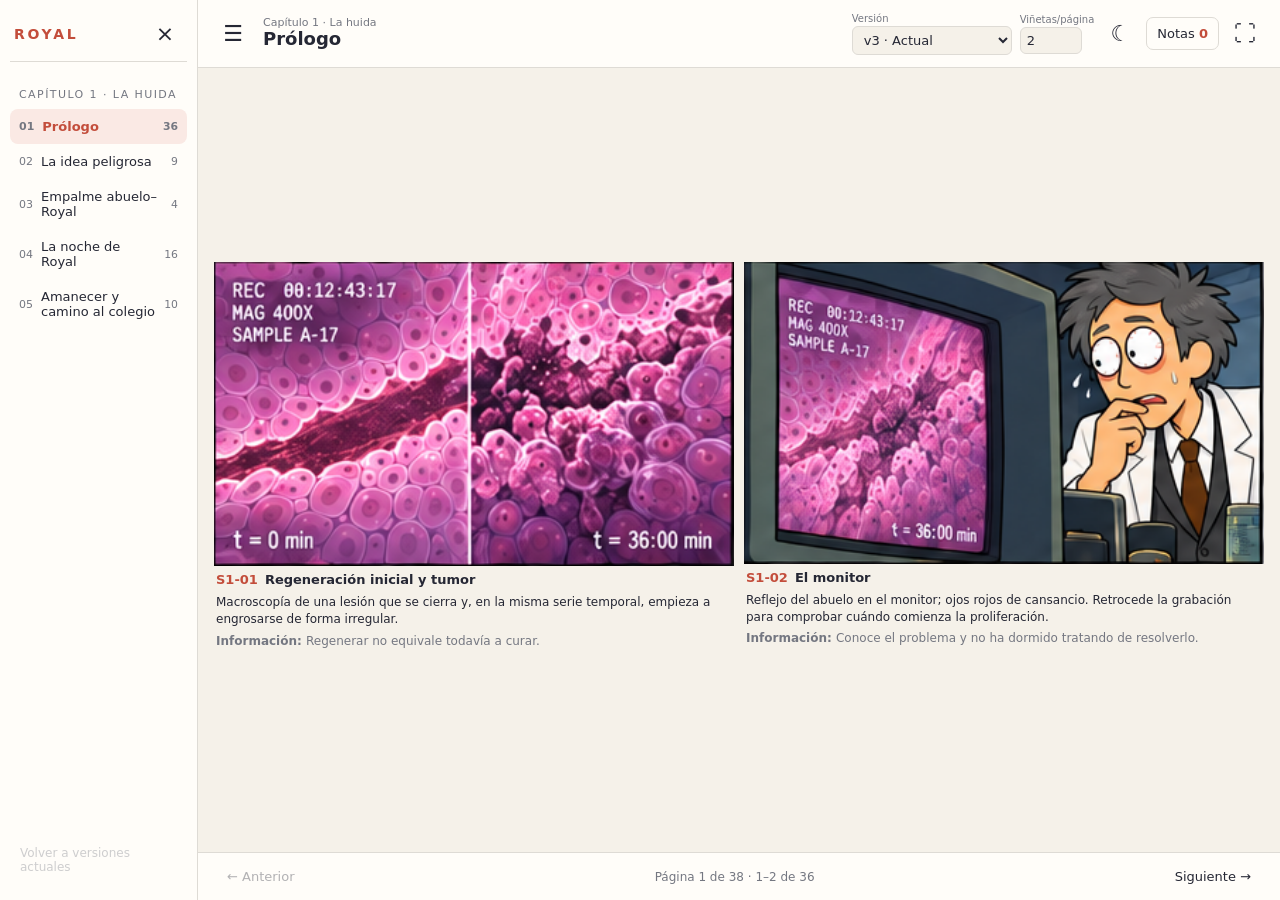
==== commit 52ad5ece: "Publicar textos transcritos y vista de 24 viñetas" ====
--- a/lector/index.html
+++ b/lector/index.html
@@ -5,8 +5,8 @@
   <meta name="viewport" content="width=device-width, initial-scale=1">
   <meta name="theme-color" content="#f5f1e9">
   <title>Royal · Storyboards</title>
-  <link rel="stylesheet" href="./styles.css">
-  <script src="./app.js" defer></script>
+  <link rel="stylesheet" href="./styles.css?v=f9c5688fca58">
+  <script src="./app.js?v=96a70224396e" defer></script>
 </head>
 <body>
   <div class="app">
@@ -22,7 +22,7 @@
         <div class="heading"><span id="chapterTitle">Royal</span><strong id="sectionTitle">Cargando…</strong></div>
         <div class="controls">
           <label class="control"><span>Versión</span><select id="versionSelect" aria-label="Versión de esta secuencia"></select></label>
-          <label class="control"><span>Viñetas/página</span><select id="panelCount" aria-label="Viñetas por página"><option value="1">1</option><option value="2">2</option><option value="4">4</option><option value="6">6</option></select></label>
+          <label class="control"><span>Viñetas/página</span><input id="panelCount" type="number" min="1" max="24" step="1" value="2" inputmode="numeric" aria-label="Viñetas por página, de 1 a 24"></label>
           <button id="themeToggle" class="icon" type="button" aria-label="Cambiar a tema oscuro" title="Cambiar tema">☾</button>
           <button id="openNotes" class="notes-button" type="button">Notas <span id="noteCount">0</span></button>
           <button id="fullscreen" class="icon fullscreen" type="button" aria-label="Pantalla completa">⛶</button>
--- a/lector/styles.css
+++ b/lector/styles.css
@@ -8,3 +8,17 @@
 dialog{border:1px solid var(--line);border-radius:12px;background:var(--surface);color:var(--ink);box-shadow:var(--shadow);padding:0;max-width:calc(100vw - 20px)}dialog::backdrop{background:#0f1520b9}.dialog-head{display:flex;align-items:center;justify-content:space-between;gap:10px;padding:11px 14px;border-bottom:1px solid var(--line)}.dialog-head>div{display:flex;align-items:center;gap:6px}.dialog-head a{font-size:12px;color:var(--accent);margin-right:8px}.zoom-dialog{width:96vw;height:94dvh;max-height:94dvh}.zoom-scroll{height:calc(100% - 60px);overflow:auto;display:flex;align-items:flex-start;justify-content:flex-start;padding:16px}.zoom-canvas{position:relative;line-height:0;margin:auto}.zoom-canvas img{display:block;width:100%;height:auto}.notes-dialog{width:min(480px,94vw);max-height:90dvh}.notes-intro{margin:13px 16px;color:var(--muted);font-size:13px}.notes-toolbar{display:flex;align-items:center;gap:15px;margin:0 16px 8px;font-size:13px}.notes-list{overflow:auto;max-height:55dvh;padding:5px 16px 18px}.note-item{display:block;width:100%;text-align:left;border:1px solid var(--line);border-radius:8px;background:var(--bg);color:var(--ink);padding:10px;margin:8px 0}.note-item strong,.note-item small{display:block}.note-item strong{font-size:12px}.note-item p{margin:7px 0;font-size:13px;white-space:pre-wrap}.note-item small{color:var(--muted);font-size:11px}.status{font-size:12px;color:var(--muted);margin:8px 16px}.primary{border:0;border-radius:7px;background:var(--accent);color:#fff;padding:9px 13px}.primary.active{background:var(--ink);color:var(--surface)}.note-dialog{width:min(430px,94vw)}.note-dialog form{padding-bottom:14px}.note-dialog form>p{margin:13px 16px;color:var(--muted);font-size:13px}.note-dialog label{display:block;margin:12px 16px;font-size:12px;font-weight:700}.note-dialog input:not(.honeypot),.note-dialog textarea{display:block;width:100%;margin-top:5px;background:var(--bg);color:var(--ink);border:1px solid var(--line);border-radius:7px;padding:9px;font-weight:400}.honeypot{position:absolute;left:-9999px}.form-actions{display:flex;justify-content:flex-end;gap:8px;margin:16px}.form-actions button:not(.primary){border:0;background:transparent;color:var(--ink);padding:9px}
 @media(max-width:900px){.sidebar{position:fixed;z-index:20;top:0;bottom:0;left:0;box-shadow:var(--shadow)}.app.sidebar-hidden .sidebar{transform:translateX(-100%);width:198px;flex-basis:198px;padding:16px 10px}.scrim:not([hidden]){display:block;position:fixed;z-index:19;inset:0;border:0;background:#07101b88}.toolbar{flex-wrap:wrap;padding:7px 10px}.heading{flex:1}.controls{width:100%;justify-content:flex-end}.control:first-child{margin-right:auto}.reading-area{padding:9px}.pagebar{padding:3px 8px}}
 @media(max-width:600px){.toolbar{gap:4px}.heading strong{font-size:15px}.control select{max-width:120px}.control span{font-size:9px}.fullscreen{display:none}.panel-grid[data-count="4"],.panel-grid[data-count="6"]{grid-template-columns:1fr}.panel-grid[data-count="2"]{grid-template-columns:1fr}.panel-art img{max-height:none}.panel-grid{align-content:start}.reading-area{align-items:flex-start}.zoom-dialog{width:100vw;height:100dvh;max-width:100vw;max-height:100dvh;border-radius:0}.dialog-head a{font-size:10px}}
+.toolbar{position:sticky;top:0;z-index:10}
+.control input{width:62px;border:1px solid var(--line);border-radius:6px;background:var(--bg);color:var(--ink);padding:5px 6px;font-size:13px}
+.reading-area .panel-grid{grid-template-columns:repeat(var(--columns),minmax(0,1fr));align-content:start;margin:0}
+.panel-art img{height:auto;max-height:none}
+.panel-grid[data-count="1"] .panel-art img{max-height:calc(100dvh - 210px)}
+.panel-meta{display:block;padding:6px 2px 12px;font-size:12px;line-height:1.4}
+.panel-heading{display:flex;align-items:baseline;gap:7px;font-size:13px;line-height:1.3}
+.panel-heading strong{color:var(--accent);white-space:nowrap}
+.panel-heading span{color:var(--ink);font-weight:650;white-space:normal;overflow:visible}
+.panel-description{margin:5px 0 0;color:var(--ink);white-space:pre-wrap}
+.panel-context{margin:5px 0 0;color:var(--muted);white-space:pre-wrap}
+.panel-context strong{color:var(--muted);white-space:normal}
+@media(max-width:900px){.reading-area .panel-grid:not([data-count="1"]){grid-template-columns:repeat(2,minmax(0,1fr))}}
+@media(max-width:600px){.reading-area .panel-grid{grid-template-columns:1fr!important}.panel-meta{font-size:13px}.panel-heading{font-size:14px}}
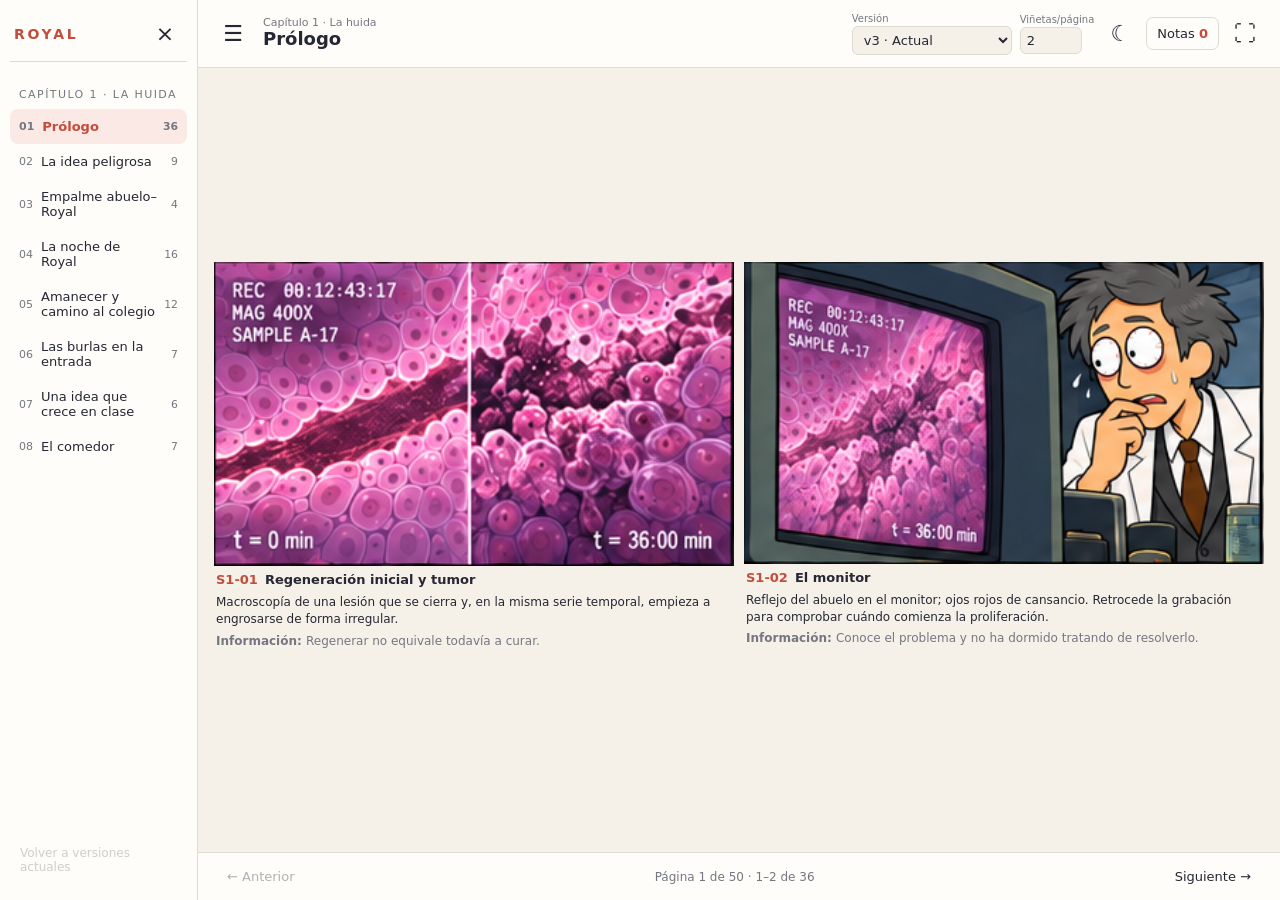
==== commit 1d3ce3de: "Actualizar lector de Royal" ====
--- a/lector/index.html
+++ b/lector/index.html
@@ -5,8 +5,8 @@
   <meta name="viewport" content="width=device-width, initial-scale=1">
   <meta name="theme-color" content="#f5f1e9">
   <title>Royal · Storyboards</title>
-  <link rel="stylesheet" href="./styles.css?v=f9c5688fca58">
-  <script src="./app.js?v=96a70224396e" defer></script>
+  <link rel="stylesheet" href="./styles.css?v=4c677c843b8a">
+  <script src="./app.js?v=ead402557498" defer></script>
 </head>
 <body>
   <div class="app">
@@ -30,6 +30,7 @@
       </header>
       <div id="versionNote" class="message" hidden></div>
       <div id="errorNote" class="error" role="alert" hidden></div>
+      <div id="noteModeHint" class="message" role="status" hidden>Haz clic en el punto de la viñeta donde quieres dejar la nota. Pulsa Esc para cancelar.</div>
       <section id="readingArea" class="reading-area" aria-label="Página del storyboard"><div id="panelGrid" class="panel-grid" aria-live="polite"></div></section>
       <footer class="pagebar">
         <button id="previousPage" class="page-button" type="button" aria-label="Página anterior">← <span>Anterior</span></button>
@@ -44,8 +45,8 @@
   </dialog>
   <dialog id="notesDialog" class="notes-dialog" aria-labelledby="notesTitle">
     <div class="dialog-head"><strong id="notesTitle">Notas</strong><button id="closeNotes" class="icon" type="button" aria-label="Cerrar">×</button></div>
-    <p class="notes-intro">Para comentar sin cuenta, pulsa «Añadir nota» y toca una viñeta.</p>
-    <div class="notes-toolbar"><button id="addNote" class="primary" type="button">Añadir nota</button><label><input id="allNotes" type="checkbox"> Todas las notas</label></div>
+    <p class="notes-intro">En móvil, mantén pulsada la imagen para comentar; un toque corto la amplía. En ordenador, haz clic derecho en el punto que quieras comentar; el clic izquierdo amplía la imagen. También puedes elegir el punto con el botón.</p>
+    <div class="notes-toolbar"><button id="addNote" class="primary" type="button">Elegir punto</button><label><input id="allNotes" type="checkbox"> Todas las notas</label></div>
     <p id="notesStatus" class="status" role="status"></p><div id="notesList" class="notes-list"></div>
   </dialog>
   <dialog id="noteDialog" class="note-dialog" aria-labelledby="noteTitle">
--- a/lector/styles.css
+++ b/lector/styles.css
@@ -22,3 +22,7 @@
 .panel-context strong{color:var(--muted);white-space:normal}
 @media(max-width:900px){.reading-area .panel-grid:not([data-count="1"]){grid-template-columns:repeat(2,minmax(0,1fr))}}
 @media(max-width:600px){.reading-area .panel-grid{grid-template-columns:1fr!important}.panel-meta{font-size:13px}.panel-heading{font-size:14px}}
+.panel-art img,.zoom-canvas img{user-select:none;-webkit-user-select:none;-webkit-touch-callout:none}
+.panel-comment{position:absolute;top:8px;right:8px;z-index:2;border:1px solid #ffffffb8;border-radius:7px;background:#202530dc;color:#fff;padding:7px 10px;font-size:12px;line-height:1.2;opacity:0;pointer-events:none;transition:opacity .15s}
+.panel-art:hover .panel-comment,.panel-art:focus-within .panel-comment,.panel-art.note-mode .panel-comment{opacity:1;pointer-events:auto}
+@media(hover:none){.panel-comment{display:none}}
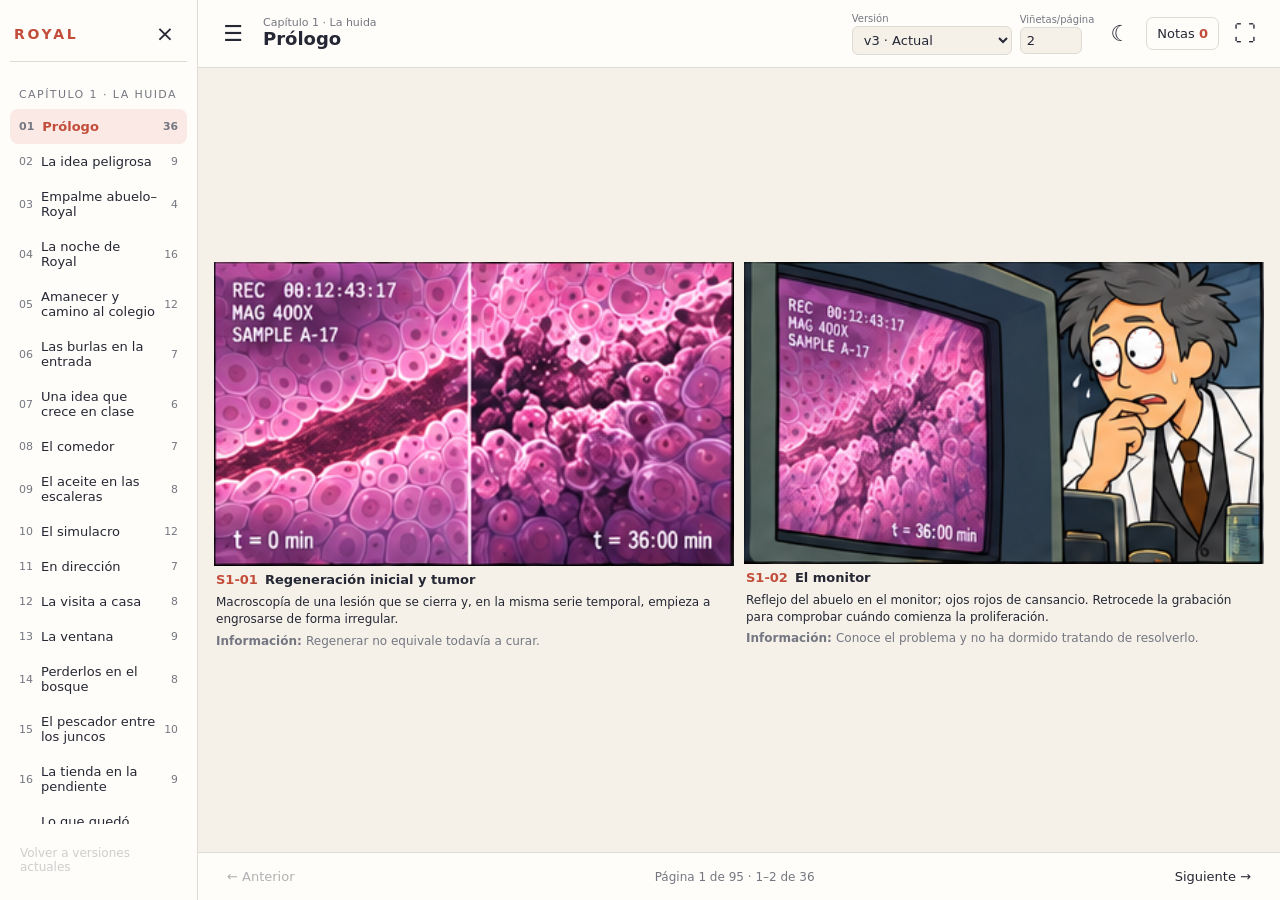
==== commit 3e8db9fe: "Actualizar lector de Royal" ====
--- a/lector/index.html
+++ b/lector/index.html
@@ -5,7 +5,7 @@
   <meta name="viewport" content="width=device-width, initial-scale=1">
   <meta name="theme-color" content="#f5f1e9">
   <title>Royal · Storyboards</title>
-  <link rel="stylesheet" href="./styles.css?v=4c677c843b8a">
+  <link rel="stylesheet" href="./styles.css?v=cc3b03a49b8d">
   <script src="./app.js?v=ead402557498" defer></script>
 </head>
 <body>
--- a/lector/styles.css
+++ b/lector/styles.css
@@ -3,7 +3,7 @@
 :root[data-theme=dark]{color-scheme:dark;--bg:#151820;--surface:#202530;--ink:#f1eee9;--muted:#a9abb4;--line:#363b47;--accent:#f09270;--accent-soft:#432d2b;--shadow:0 12px 38px #0006}
 :root[data-theme=light]{color-scheme:light}
 *{box-sizing:border-box}html,body{margin:0;min-height:100%}body{background:var(--bg);color:var(--ink)}button,select,input,textarea{font:inherit}button{cursor:pointer}button:disabled{opacity:.35;cursor:default}button:focus-visible,select:focus-visible,a:focus-visible,input:focus-visible,textarea:focus-visible{outline:3px solid var(--accent);outline-offset:2px}[hidden]{display:none!important}
-.app{display:flex;min-height:100dvh}.sidebar{width:198px;flex:0 0 198px;background:var(--surface);border-right:1px solid var(--line);padding:16px 10px;display:flex;flex-direction:column;gap:12px;transition:width .2s,flex-basis .2s,padding .2s;overflow:hidden}.app.sidebar-hidden .sidebar{width:0;flex-basis:0;padding-left:0;padding-right:0;border:0}.sidebar-head{display:flex;align-items:center;justify-content:space-between;padding:0 4px 9px;border-bottom:1px solid var(--line);letter-spacing:.17em}.sidebar-head strong{color:var(--accent);font-size:14px}.icon{border:0;background:transparent;color:var(--ink);min-width:36px;height:36px;border-radius:8px;font-size:22px;line-height:1}.icon:hover,.page-button:hover,.sidebar-reset:hover{background:var(--accent-soft)}.chapter-label{font-size:11px;text-transform:uppercase;letter-spacing:.13em;color:var(--muted);margin:14px 9px 8px}.toc{display:flex;align-items:center;gap:8px;width:100%;padding:10px 9px;border:0;border-radius:8px;text-align:left;color:var(--ink);background:transparent;font-size:13px}.toc span:first-child{color:var(--muted);font-size:11px}.toc span:nth-child(2){flex:1}.toc small{color:var(--muted)}.toc:hover{background:var(--bg)}.toc.active{background:var(--accent-soft);color:var(--accent);font-weight:700}.sidebar-reset{margin-top:auto;border:0;background:transparent;color:var(--muted);text-align:left;padding:10px;border-radius:8px;font-size:12px}
+.app{display:flex;min-height:100dvh}.sidebar{position:sticky;top:0;height:100dvh;width:198px;flex:0 0 198px;background:var(--surface);border-right:1px solid var(--line);padding:16px 10px;display:flex;flex-direction:column;gap:12px;transition:width .2s,flex-basis .2s,padding .2s;overflow:hidden;overscroll-behavior:contain}.app.sidebar-hidden .sidebar{width:0;flex-basis:0;padding-left:0;padding-right:0;border:0}.sidebar-head{display:flex;align-items:center;justify-content:space-between;padding:0 4px 9px;border-bottom:1px solid var(--line);letter-spacing:.17em}.sidebar-head strong{color:var(--accent);font-size:14px}#contents{flex:1;min-height:0;overflow-x:hidden;overflow-y:auto;overscroll-behavior:contain;touch-action:pan-y;scrollbar-width:thin}.icon{border:0;background:transparent;color:var(--ink);min-width:36px;height:36px;border-radius:8px;font-size:22px;line-height:1}.icon:hover,.page-button:hover,.sidebar-reset:hover{background:var(--accent-soft)}.chapter-label{font-size:11px;text-transform:uppercase;letter-spacing:.13em;color:var(--muted);margin:14px 9px 8px}.toc{display:flex;align-items:center;gap:8px;width:100%;padding:10px 9px;border:0;border-radius:8px;text-align:left;color:var(--ink);background:transparent;font-size:13px}.toc span:first-child{color:var(--muted);font-size:11px}.toc span:nth-child(2){flex:1}.toc small{color:var(--muted)}.toc:hover{background:var(--bg)}.toc.active{background:var(--accent-soft);color:var(--accent);font-weight:700}.sidebar-reset{border:0;background:transparent;color:var(--muted);text-align:left;padding:10px;border-radius:8px;font-size:12px}
 .main{min-width:0;flex:1;display:flex;flex-direction:column;min-height:100dvh}.toolbar{min-height:68px;padding:8px 17px;display:flex;align-items:center;gap:12px;background:var(--surface);border-bottom:1px solid var(--line)}.heading{display:flex;flex-direction:column;min-width:120px;flex:1;line-height:1.15}.heading span{font-size:11px;color:var(--muted)}.heading strong{font-size:18px;white-space:nowrap;overflow:hidden;text-overflow:ellipsis}.controls{display:flex;align-items:center;gap:8px}.control{display:flex;flex-direction:column;font-size:10px;color:var(--muted);gap:2px}.control select{border:1px solid var(--line);border-radius:6px;background:var(--bg);color:var(--ink);padding:5px 21px 5px 7px;font-size:13px;max-width:160px}.notes-button{border:1px solid var(--line);border-radius:7px;background:transparent;color:var(--ink);padding:8px 10px;white-space:nowrap;font-size:13px}.notes-button span{color:var(--accent);font-weight:700}.message,.error{margin:9px 17px 0;padding:7px 10px;border-radius:5px;font-size:12px;background:var(--accent-soft);color:var(--ink)}.error{background:#f8d4d0;color:#72251c}.reading-area{flex:1;padding:12px 16px 8px;display:flex;align-items:center;justify-content:center;min-height:0}.panel-grid{width:100%;display:grid;gap:10px;align-content:center;margin:auto}.panel-grid[data-count="1"]{max-width:1100px;grid-template-columns:1fr}.panel-grid[data-count="2"]{grid-template-columns:repeat(2,minmax(0,1fr))}.panel-grid[data-count="4"],.panel-grid[data-count="6"]{grid-template-columns:repeat(2,minmax(0,1fr))}.panel{min-width:0;margin:0}.panel-art{position:relative;background:#15171d;line-height:0;overflow:hidden}.panel-art img{display:block;width:100%;height:100%;max-height:calc((100dvh - 170px)/var(--rows));object-fit:contain;cursor:zoom-in}.panel-grid[data-count="1"] .panel-art img{max-height:calc(100dvh - 160px)}.panel-art.note-mode img{cursor:crosshair}.panel-meta{padding:5px 2px 0;display:flex;gap:7px;align-items:baseline;min-height:24px;font-size:11px}.panel-meta strong{color:var(--accent);white-space:nowrap}.panel-meta span{white-space:nowrap;text-overflow:ellipsis;overflow:hidden;color:var(--muted)}.pin-layer{position:absolute;inset:0;pointer-events:none}.pin{position:absolute;transform:translate(-50%,-50%);background:var(--accent);border:2px solid white;border-radius:50%;color:white;min-width:24px;height:24px;display:grid;place-items:center;font-size:11px;font-weight:700;line-height:1;box-shadow:0 2px 7px #0008;pointer-events:auto;cursor:pointer}.pagebar{display:flex;align-items:center;justify-content:space-between;gap:10px;min-height:48px;padding:3px 17px;background:var(--surface);border-top:1px solid var(--line);font-size:12px;color:var(--muted)}.page-button{border:0;background:transparent;border-radius:7px;color:var(--ink);padding:8px 12px;font-size:13px}.scrim{display:none}
 dialog{border:1px solid var(--line);border-radius:12px;background:var(--surface);color:var(--ink);box-shadow:var(--shadow);padding:0;max-width:calc(100vw - 20px)}dialog::backdrop{background:#0f1520b9}.dialog-head{display:flex;align-items:center;justify-content:space-between;gap:10px;padding:11px 14px;border-bottom:1px solid var(--line)}.dialog-head>div{display:flex;align-items:center;gap:6px}.dialog-head a{font-size:12px;color:var(--accent);margin-right:8px}.zoom-dialog{width:96vw;height:94dvh;max-height:94dvh}.zoom-scroll{height:calc(100% - 60px);overflow:auto;display:flex;align-items:flex-start;justify-content:flex-start;padding:16px}.zoom-canvas{position:relative;line-height:0;margin:auto}.zoom-canvas img{display:block;width:100%;height:auto}.notes-dialog{width:min(480px,94vw);max-height:90dvh}.notes-intro{margin:13px 16px;color:var(--muted);font-size:13px}.notes-toolbar{display:flex;align-items:center;gap:15px;margin:0 16px 8px;font-size:13px}.notes-list{overflow:auto;max-height:55dvh;padding:5px 16px 18px}.note-item{display:block;width:100%;text-align:left;border:1px solid var(--line);border-radius:8px;background:var(--bg);color:var(--ink);padding:10px;margin:8px 0}.note-item strong,.note-item small{display:block}.note-item strong{font-size:12px}.note-item p{margin:7px 0;font-size:13px;white-space:pre-wrap}.note-item small{color:var(--muted);font-size:11px}.status{font-size:12px;color:var(--muted);margin:8px 16px}.primary{border:0;border-radius:7px;background:var(--accent);color:#fff;padding:9px 13px}.primary.active{background:var(--ink);color:var(--surface)}.note-dialog{width:min(430px,94vw)}.note-dialog form{padding-bottom:14px}.note-dialog form>p{margin:13px 16px;color:var(--muted);font-size:13px}.note-dialog label{display:block;margin:12px 16px;font-size:12px;font-weight:700}.note-dialog input:not(.honeypot),.note-dialog textarea{display:block;width:100%;margin-top:5px;background:var(--bg);color:var(--ink);border:1px solid var(--line);border-radius:7px;padding:9px;font-weight:400}.honeypot{position:absolute;left:-9999px}.form-actions{display:flex;justify-content:flex-end;gap:8px;margin:16px}.form-actions button:not(.primary){border:0;background:transparent;color:var(--ink);padding:9px}
 @media(max-width:900px){.sidebar{position:fixed;z-index:20;top:0;bottom:0;left:0;box-shadow:var(--shadow)}.app.sidebar-hidden .sidebar{transform:translateX(-100%);width:198px;flex-basis:198px;padding:16px 10px}.scrim:not([hidden]){display:block;position:fixed;z-index:19;inset:0;border:0;background:#07101b88}.toolbar{flex-wrap:wrap;padding:7px 10px}.heading{flex:1}.controls{width:100%;justify-content:flex-end}.control:first-child{margin-right:auto}.reading-area{padding:9px}.pagebar{padding:3px 8px}}
@@ -20,8 +20,7 @@
 .panel-description{margin:5px 0 0;color:var(--ink);white-space:pre-wrap}
 .panel-context{margin:5px 0 0;color:var(--muted);white-space:pre-wrap}
 .panel-context strong{color:var(--muted);white-space:normal}
-@media(max-width:900px){.reading-area .panel-grid:not([data-count="1"]){grid-template-columns:repeat(2,minmax(0,1fr))}}
-@media(max-width:600px){.reading-area .panel-grid{grid-template-columns:1fr!important}.panel-meta{font-size:13px}.panel-heading{font-size:14px}}
+@media(max-width:600px){.reading-area{overflow-x:hidden}.reading-area .panel-grid{gap:7px}.panel-meta{font-size:11px;padding-bottom:9px;overflow-wrap:anywhere;hyphens:auto}.panel-heading{display:block;font-size:12px;line-height:1.2}.panel-heading strong,.panel-heading span{display:block}.panel-heading span{margin-top:2px;overflow-wrap:anywhere}.panel-description,.panel-context{overflow-wrap:anywhere}}
 .panel-art img,.zoom-canvas img{user-select:none;-webkit-user-select:none;-webkit-touch-callout:none}
 .panel-comment{position:absolute;top:8px;right:8px;z-index:2;border:1px solid #ffffffb8;border-radius:7px;background:#202530dc;color:#fff;padding:7px 10px;font-size:12px;line-height:1.2;opacity:0;pointer-events:none;transition:opacity .15s}
 .panel-art:hover .panel-comment,.panel-art:focus-within .panel-comment,.panel-art.note-mode .panel-comment{opacity:1;pointer-events:auto}
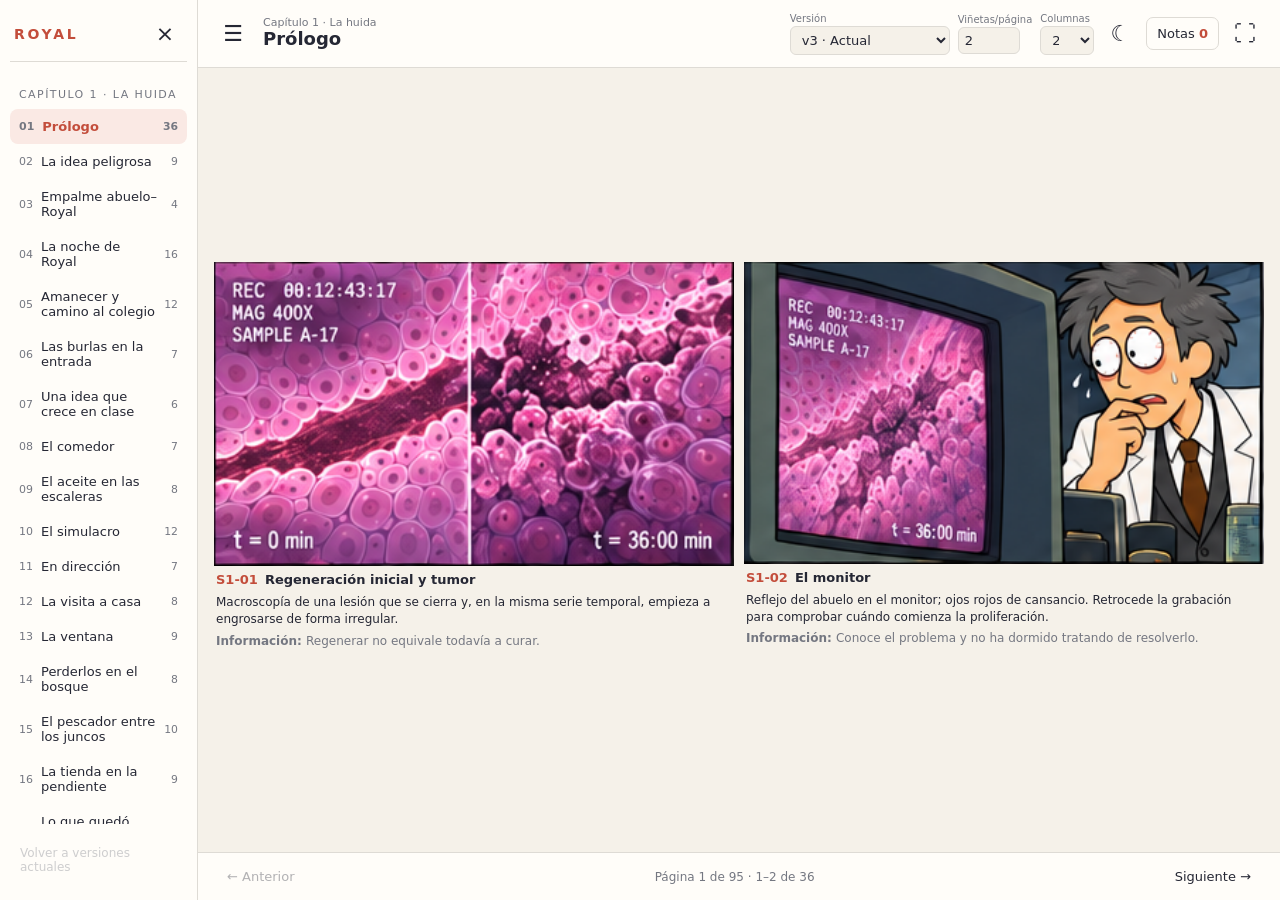
==== commit db421de5: "Actualizar lector de Royal" ====
--- a/lector/index.html
+++ b/lector/index.html
@@ -5,8 +5,8 @@
   <meta name="viewport" content="width=device-width, initial-scale=1">
   <meta name="theme-color" content="#f5f1e9">
   <title>Royal · Storyboards</title>
-  <link rel="stylesheet" href="./styles.css?v=cc3b03a49b8d">
-  <script src="./app.js?v=ead402557498" defer></script>
+  <link rel="stylesheet" href="./styles.css?v=ceb507bb5d3d">
+  <script src="./app.js?v=66bf69ee4620" defer></script>
 </head>
 <body>
   <div class="app">
@@ -23,6 +23,7 @@
         <div class="controls">
           <label class="control"><span>Versión</span><select id="versionSelect" aria-label="Versión de esta secuencia"></select></label>
           <label class="control"><span>Viñetas/página</span><input id="panelCount" type="number" min="1" max="24" step="1" value="2" inputmode="numeric" aria-label="Viñetas por página, de 1 a 24"></label>
+          <label class="control"><span>Columnas</span><select id="columnCount" aria-label="Columnas por página, de 1 a 4"><option value="1">1</option><option value="2">2</option><option value="3">3</option><option value="4">4</option></select></label>
           <button id="themeToggle" class="icon" type="button" aria-label="Cambiar a tema oscuro" title="Cambiar tema">☾</button>
           <button id="openNotes" class="notes-button" type="button">Notas <span id="noteCount">0</span></button>
           <button id="fullscreen" class="icon fullscreen" type="button" aria-label="Pantalla completa">⛶</button>
--- a/lector/styles.css
+++ b/lector/styles.css
@@ -10,6 +10,7 @@
 @media(max-width:600px){.toolbar{gap:4px}.heading strong{font-size:15px}.control select{max-width:120px}.control span{font-size:9px}.fullscreen{display:none}.panel-grid[data-count="4"],.panel-grid[data-count="6"]{grid-template-columns:1fr}.panel-grid[data-count="2"]{grid-template-columns:1fr}.panel-art img{max-height:none}.panel-grid{align-content:start}.reading-area{align-items:flex-start}.zoom-dialog{width:100vw;height:100dvh;max-width:100vw;max-height:100dvh;border-radius:0}.dialog-head a{font-size:10px}}
 .toolbar{position:sticky;top:0;z-index:10}
 .control input{width:62px;border:1px solid var(--line);border-radius:6px;background:var(--bg);color:var(--ink);padding:5px 6px;font-size:13px}
+#columnCount{width:54px;padding-right:18px}
 .reading-area .panel-grid{grid-template-columns:repeat(var(--columns),minmax(0,1fr));align-content:start;margin:0}
 .panel-art img{height:auto;max-height:none}
 .panel-grid[data-count="1"] .panel-art img{max-height:calc(100dvh - 210px)}
